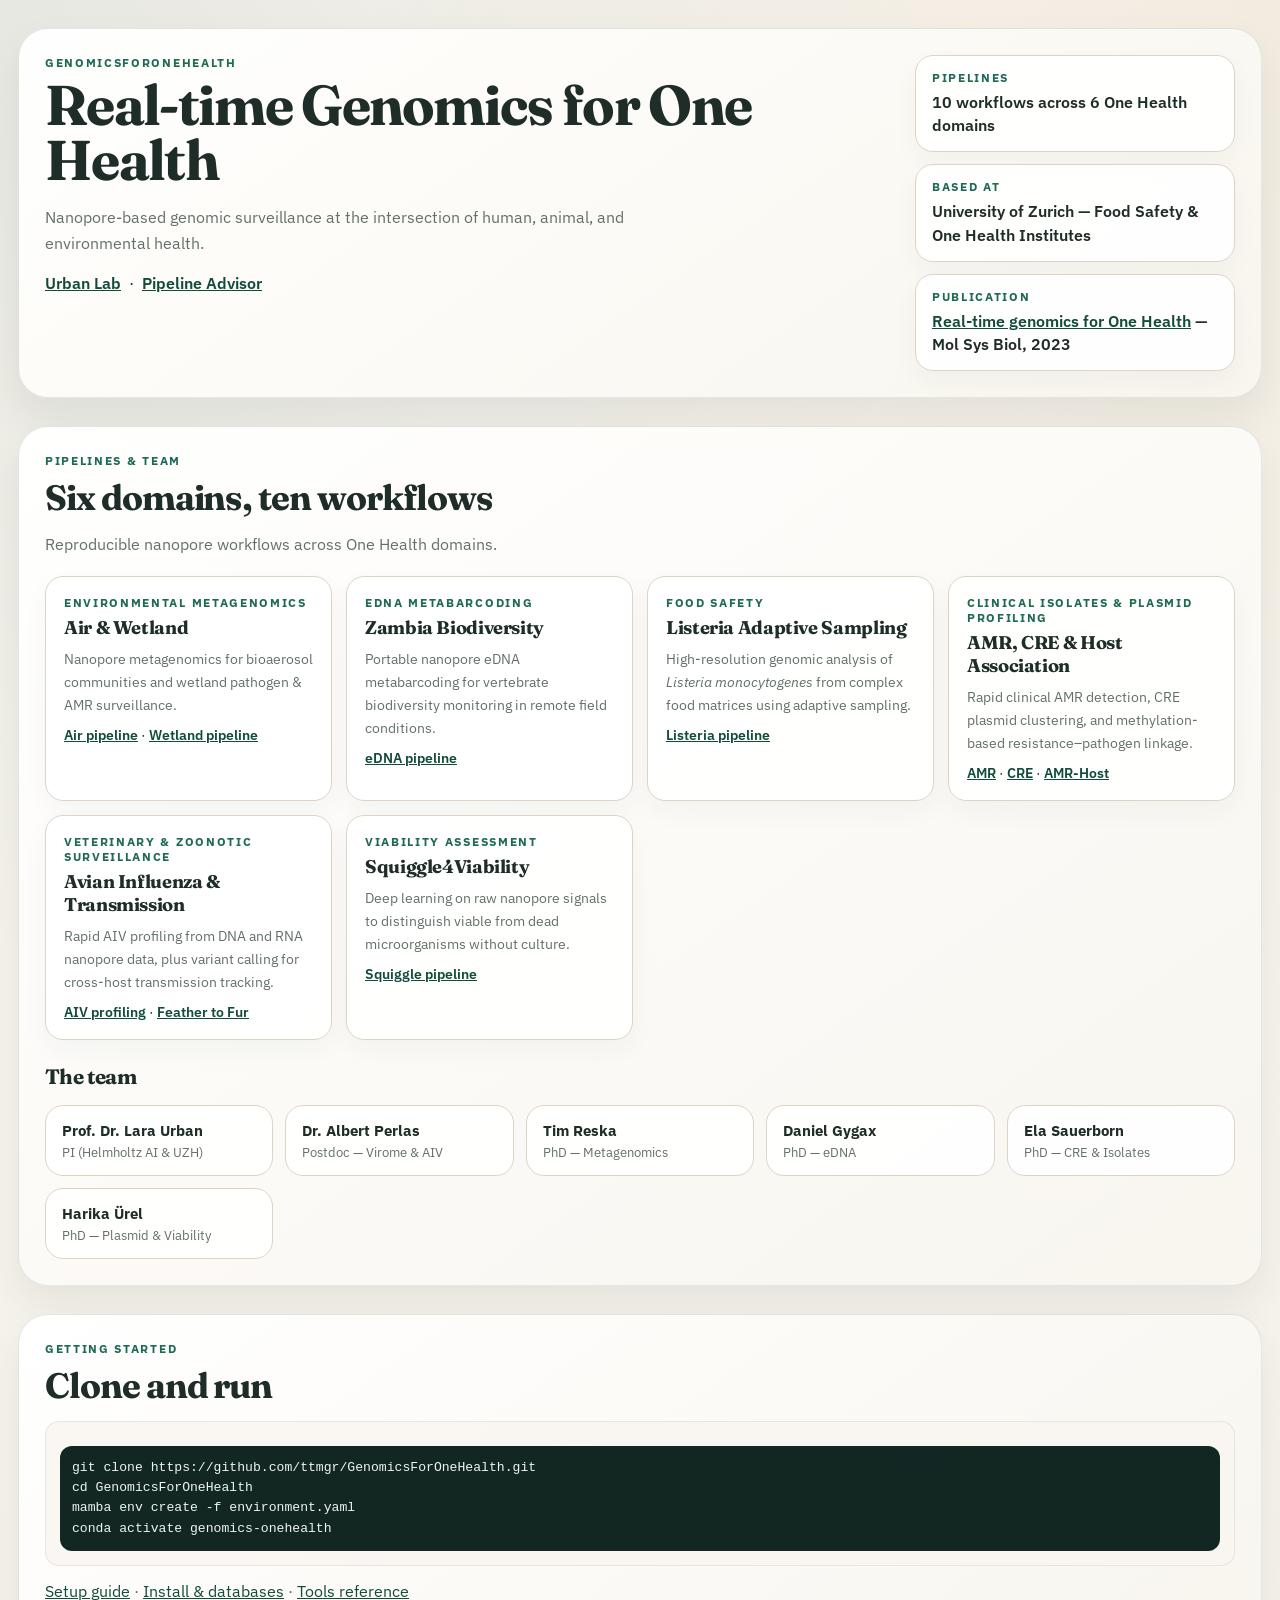
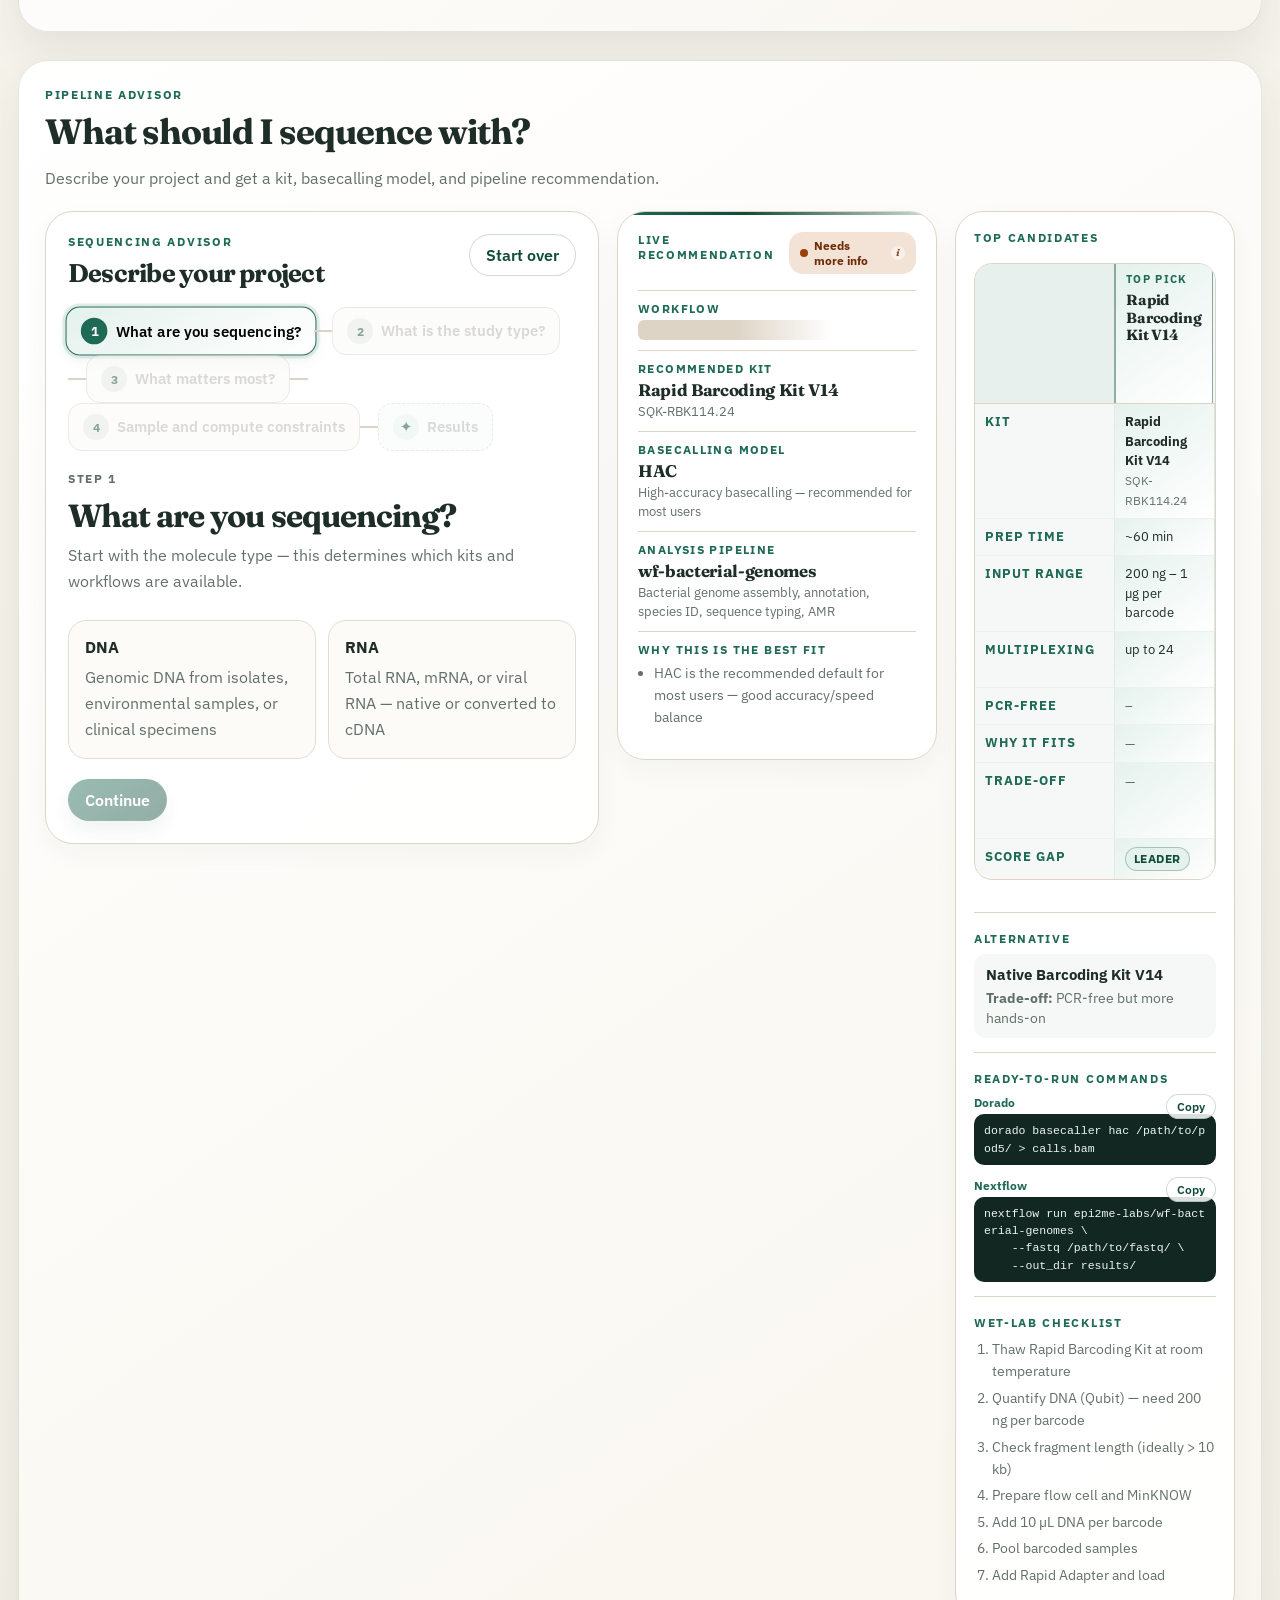
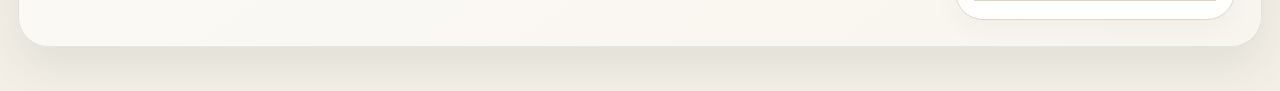
==== docs/index.html @ ae65b0e6 "feat(advisor): hybrid flow + persistence + share-link + conflict wiring Wizard is no longer linear-o" ====
<!DOCTYPE html>
<html lang="en">

<head>
  <meta charset="UTF-8">
  <meta name="viewport" content="width=device-width, initial-scale=1.0">
  <title>GenomicsForOneHealth</title>
  <meta name="description"
    content="A bioinformatics pipeline collection for genomic surveillance and One Health, developed by the Urban Lab at the University of Zurich.">
  <link rel="preconnect" href="https://fonts.googleapis.com">
  <link rel="preconnect" href="https://fonts.gstatic.com" crossorigin>
  <link
    href="https://fonts.googleapis.com/css2?family=Fraunces:opsz,wght@9..144,600;9..144,700&family=IBM+Plex+Sans:wght@400;500;600;700&display=swap"
    rel="stylesheet">
  <link rel="stylesheet" href="styles.css">
  <script defer src="recommendation-engine.js"></script>
  <script defer src="app.js"></script>
</head>

<body>
  <div class="page-shell">
    <header class="hero">
      <div class="hero-copy">
        <p class="eyebrow">GenomicsForOneHealth</p>
        <h1>Real-time Genomics for One Health</h1>
        <p class="hero-text">
          Nanopore-based genomic surveillance at the intersection of human, animal, and environmental health.
        </p>
        <p class="hero-link-row">
          <a href="https://sites.google.com/view/urban-lab/home" target="_blank" rel="noreferrer">Urban Lab</a>
          &nbsp;&middot;&nbsp;
          <a href="#advisor">Pipeline Advisor</a>
        </p>
      </div>
      <div class="hero-meta">
        <div class="meta-card">
          <p class="meta-label">Pipelines</p>
          <p class="meta-value">10 workflows across 6 One Health domains</p>
        </div>
        <div class="meta-card">
          <p class="meta-label">Based at</p>
          <p class="meta-value">University of Zurich &mdash; Food Safety &amp; One Health Institutes</p>
        </div>
        <div class="meta-card">
          <p class="meta-label">Publication</p>
          <p class="meta-value"><a href="https://doi.org/10.15252/msb.202311686" target="_blank" rel="noreferrer">Real-time genomics for One Health</a> &mdash; Mol Sys Biol, 2023</p>
        </div>
      </div>
    </header>

    <main>
      <!-- ── Pipelines & Team ──────────────────────────────── -->
      <section class="content-section" id="pipelines">
        <p class="eyebrow">Pipelines &amp; Team</p>
        <h2 class="section-heading">Six domains, ten workflows</h2>
        <p class="section-text">
          Reproducible nanopore workflows across One Health domains.
        </p>
        <div class="domain-grid">
          <article class="domain-card">
            <p class="meta-label">Environmental Metagenomics</p>
            <h3>Air &amp; Wetland</h3>
            <p class="domain-desc">Nanopore metagenomics for bioaerosol communities and wetland pathogen &amp; AMR surveillance.</p>
            <p class="domain-links">
              <a href="https://github.com/ttmgr/GenomicsForOneHealth/tree/main/Environmental_Metagenomics/Air_Metagenomics" target="_blank" rel="noreferrer">Air pipeline</a>
              &middot;
              <a href="https://github.com/ttmgr/GenomicsForOneHealth/tree/main/Environmental_Metagenomics/Wetland_Health" target="_blank" rel="noreferrer">Wetland pipeline</a>
            </p>
          </article>

          <article class="domain-card">
            <p class="meta-label">eDNA Metabarcoding</p>
            <h3>Zambia Biodiversity</h3>
            <p class="domain-desc">Portable nanopore eDNA metabarcoding for vertebrate biodiversity monitoring in remote field conditions.</p>
            <p class="domain-links">
              <a href="https://github.com/ttmgr/GenomicsForOneHealth/tree/main/eDNA_Metabarcoding" target="_blank" rel="noreferrer">eDNA pipeline</a>
            </p>
          </article>

          <article class="domain-card">
            <p class="meta-label">Food Safety</p>
            <h3>Listeria Adaptive Sampling</h3>
            <p class="domain-desc">High-resolution genomic analysis of <em>Listeria monocytogenes</em> from complex food matrices using adaptive sampling.</p>
            <p class="domain-links">
              <a href="https://github.com/ttmgr/GenomicsForOneHealth/tree/main/Food_Safety/Listeria-Adaptive-Sampling" target="_blank" rel="noreferrer">Listeria pipeline</a>
            </p>
          </article>

          <article class="domain-card">
            <p class="meta-label">Clinical Isolates &amp; Plasmid Profiling</p>
            <h3>AMR, CRE &amp; Host Association</h3>
            <p class="domain-desc">Rapid clinical AMR detection, CRE plasmid clustering, and methylation-based resistance&ndash;pathogen linkage.</p>
            <p class="domain-links">
              <a href="https://github.com/ttmgr/GenomicsForOneHealth/tree/main/Clinical_Isolates_and_Plasmid_Profiling/AMR_nanopore" target="_blank" rel="noreferrer">AMR</a>
              &middot;
              <a href="https://github.com/ttmgr/GenomicsForOneHealth/tree/main/Clinical_Isolates_and_Plasmid_Profiling/CRE-Plasmid-clustering" target="_blank" rel="noreferrer">CRE</a>
              &middot;
              <a href="https://github.com/ttmgr/GenomicsForOneHealth/tree/main/Clinical_Isolates_and_Plasmid_Profiling/Nanopore-AMR-Host-Association" target="_blank" rel="noreferrer">AMR-Host</a>
            </p>
          </article>

          <article class="domain-card">
            <p class="meta-label">Veterinary &amp; Zoonotic Surveillance</p>
            <h3>Avian Influenza &amp; Transmission</h3>
            <p class="domain-desc">Rapid AIV profiling from DNA and RNA nanopore data, plus variant calling for cross-host transmission tracking.</p>
            <p class="domain-links">
              <a href="https://github.com/ttmgr/GenomicsForOneHealth/tree/main/Veterinary_and_Zoonotic_Surveillance/Avian-Influenza-Profiling" target="_blank" rel="noreferrer">AIV profiling</a>
              &middot;
              <a href="https://github.com/ttmgr/GenomicsForOneHealth/tree/main/Veterinary_and_Zoonotic_Surveillance/From_feather_to_fur" target="_blank" rel="noreferrer">Feather to Fur</a>
            </p>
          </article>

          <article class="domain-card">
            <p class="meta-label">Viability Assessment</p>
            <h3>Squiggle4Viability</h3>
            <p class="domain-desc">Deep learning on raw nanopore signals to distinguish viable from dead microorganisms without culture.</p>
            <p class="domain-links">
              <a href="https://github.com/ttmgr/GenomicsForOneHealth/tree/main/Viability_Assessment/Squiggle4Viability" target="_blank" rel="noreferrer">Squiggle pipeline</a>
            </p>
          </article>
        </div>

        <h3 class="section-heading" style="font-size: 1.3rem; margin-top: 24px;">The team</h3>
        <div class="team-grid">
          <div class="team-card">
            <p class="team-name">Prof. Dr. Lara Urban</p>
            <p class="team-role">PI (Helmholtz AI &amp; UZH)</p>
          </div>
          <div class="team-card">
            <p class="team-name">Dr. Albert Perlas</p>
            <p class="team-role">Postdoc &mdash; Virome &amp; AIV</p>
          </div>
          <div class="team-card">
            <p class="team-name">Tim Reska</p>
            <p class="team-role">PhD &mdash; Metagenomics</p>
          </div>
          <div class="team-card">
            <p class="team-name">Daniel Gygax</p>
            <p class="team-role">PhD &mdash; eDNA</p>
          </div>
          <div class="team-card">
            <p class="team-name">Ela Sauerborn</p>
            <p class="team-role">PhD &mdash; CRE &amp; Isolates</p>
          </div>
          <div class="team-card">
            <p class="team-name">Harika &Uuml;rel</p>
            <p class="team-role">PhD &mdash; Plasmid &amp; Viability</p>
          </div>
        </div>
      </section>

      <!-- ── Getting started ───────────────────────────────── -->
      <section class="content-section" id="getting-started">
        <p class="eyebrow">Getting Started</p>
        <h2 class="section-heading">Clone and run</h2>
        <div class="command-card" style="margin-top: 14px;">
          <pre><code>git clone https://github.com/ttmgr/GenomicsForOneHealth.git
cd GenomicsForOneHealth
mamba env create -f environment.yaml
conda activate genomics-onehealth</code></pre>
        </div>
        <p class="section-text">
          <a href="https://github.com/ttmgr/GenomicsForOneHealth#getting-started" target="_blank" rel="noreferrer">Setup guide</a> &middot;
          <a href="https://github.com/ttmgr/GenomicsForOneHealth/blob/main/INSTALL_AND_DATABASES.md" target="_blank" rel="noreferrer">Install &amp; databases</a> &middot;
          <a href="https://github.com/ttmgr/GenomicsForOneHealth/blob/main/TOOLS.md" target="_blank" rel="noreferrer">Tools reference</a>
        </p>
      </section>

      <!-- ── Pipeline advisor (bonus tool) ─────────────────── -->
      <section class="content-section advisor-section" id="advisor" aria-labelledby="advisor-heading">
        <p class="eyebrow">Pipeline Advisor</p>
        <h2 class="section-heading" id="advisor-heading">What should I sequence with?</h2>
        <p class="section-text">
          Describe your project and get a kit, basecalling model, and pipeline recommendation.
        </p>

        <div class="advisor-shell">
          <!-- Left pane: questions -->
          <section class="advisor-pane pane-questions" id="questions-pane">
            <div class="panel-head">
              <div>
                <p class="panel-kicker">Sequencing advisor</p>
                <h2>Describe your project</h2>
              </div>
              <button id="reset-button" class="ghost-button" type="button">Start over</button>
            </div>

            <div id="progress-root" class="progress-root" aria-label="Advisor progress"></div>
            <div id="page-root" class="page-root"></div>

            <div class="wizard-controls">
              <button id="back-button" class="ghost-button" type="button">Back</button>
              <div class="wizard-controls-right">
                <button id="skip-to-results-button" class="ghost-button" type="button" hidden>Skip to results</button>
                <button id="next-button" class="primary-button" type="button">Continue</button>
              </div>
            </div>
          </section>

          <!-- Middle pane: live recommendation -->
          <aside class="advisor-pane pane-recommendation" id="recommendation-pane">
            <div class="rec-card" id="rec-card">
              <div class="rec-header">
                <p class="panel-kicker">Live recommendation</p>
                <button type="button"
                  class="confidence-badge confidence-chip"
                  id="rec-confidence"
                  data-level="low"
                  aria-haspopup="dialog"
                  aria-expanded="false"
                  aria-controls="confidence-popover">
                  <span class="confidence-dot"></span>
                  <span class="confidence-label">Needs more info</span>
                  <span class="confidence-info-icon" aria-hidden="true">i</span>
                </button>
              </div>

              <div class="visually-hidden" aria-live="polite" id="rec-live"></div>

              <div class="rec-slot" id="rec-slot-workflow">
                <p class="rec-slot-label">Workflow</p>
                <p class="rec-slot-value" id="rec-workflow">&mdash;</p>
              </div>

              <div class="rec-slot" id="rec-slot-kit">
                <p class="rec-slot-label">Recommended kit</p>
                <p class="rec-slot-value" id="rec-kit">&mdash;</p>
                <p class="rec-slot-meta" id="rec-kit-meta"></p>
              </div>

              <div class="rec-slot" id="rec-slot-basecalling">
                <p class="rec-slot-label">Basecalling model</p>
                <p class="rec-slot-value" id="rec-basecalling">&mdash;</p>
                <p class="rec-slot-meta" id="rec-basecalling-meta"></p>
              </div>

              <div class="rec-slot" id="rec-slot-pipeline">
                <p class="rec-slot-label">Analysis pipeline</p>
                <p class="rec-slot-value" id="rec-pipeline">&mdash;</p>
                <p class="rec-slot-meta" id="rec-pipeline-meta"></p>
              </div>

              <div class="rec-slot rec-slot-rationale" id="rec-slot-rationale">
                <p class="rec-slot-label">Why this is the best fit</p>
                <ul class="rec-rationale-list" id="rec-rationale"></ul>
              </div>

              <div class="rec-warnings" id="rec-warnings" hidden></div>
            </div>
          </aside>

          <!-- Right pane: rationale, alternatives, commands -->
          <aside class="advisor-pane pane-rationale" id="rationale-pane">
            <div class="rationale-section" id="rationale-compare" hidden>
              <p class="panel-kicker">Top candidates</p>
              <div id="rationale-compare-content"></div>
            </div>

            <div class="rationale-section" id="rationale-alternative" hidden>
              <p class="panel-kicker">Alternative</p>
              <div id="rationale-alt-content"></div>
            </div>

            <div class="rationale-section" id="rationale-commands" hidden>
              <p class="panel-kicker">Ready-to-run commands</p>
              <div id="rationale-commands-content"></div>
            </div>

            <div class="rationale-section" id="rationale-checklist" hidden>
              <p class="panel-kicker">Wet-lab checklist</p>
              <ol class="checklist" id="rationale-checklist-content"></ol>
            </div>

            <div class="rationale-section" id="rationale-protocols" hidden>
              <p class="panel-kicker">Protocol links</p>
              <ul class="protocol-links" id="rationale-protocols-content"></ul>
            </div>

            <div class="rationale-section" id="rationale-placeholder">
              <p class="muted">Answer questions on the left to see recommendations, alternatives, and ready-to-run commands.</p>
            </div>
          </aside>
        </div>
      </section>
    </main>
  </div>

  <!-- Shared confidence popover (toggled by any .confidence-chip) -->
  <div class="confidence-popover" id="confidence-popover" role="dialog" aria-labelledby="confidence-popover-title" hidden>
    <p class="confidence-popover-title" id="confidence-popover-title">Confidence: <span data-popover-level>low</span></p>
    <dl class="confidence-signals">
      <div class="confidence-signal-row"><dt>Core fields answered</dt><dd data-popover-core>0 of 3</dd></div>
      <div class="confidence-signal-row"><dt>Top kit leads by</dt><dd data-popover-gap>—</dd></div>
      <div class="confidence-signal-row"><dt>Top kit score</dt><dd data-popover-top>—</dd></div>
    </dl>
    <p class="confidence-popover-explain" data-popover-reason></p>
    <button type="button" class="confidence-popover-close" id="confidence-popover-close" aria-label="Close">×</button>
  </div>

  <!-- Mobile sticky recommendation bar (visible < 860px) -->
  <div class="mobile-rec-bar is-hidden" id="mobile-rec-bar">
    <div class="mobile-rec-bar-inner">
      <div class="mobile-rec-summary">
        <p class="mobile-rec-label">Recommendation</p>
        <p class="mobile-rec-value" id="mobile-rec-value">&mdash;</p>
      </div>
      <button type="button"
        class="confidence-badge confidence-chip"
        id="mobile-rec-confidence"
        data-level="low"
        aria-haspopup="dialog"
        aria-expanded="false"
        aria-controls="confidence-popover">
        <span class="confidence-dot"></span>
        <span class="confidence-label">Needs info</span>
        <span class="confidence-info-icon" aria-hidden="true">i</span>
      </button>
      <button class="mobile-rec-expand" id="mobile-rec-expand" type="button" aria-haspopup="dialog">View recommendation ↓</button>
    </div>
  </div>
</body>

</html>
---- docs/styles.css ----
:root {
  --bg: #f5f2ea;
  --panel: rgba(255, 255, 255, 0.94);
  --panel-strong: #ffffff;
  --line: #ddd4c6;
  --line-strong: #cabda7;
  --text: #1f2d28;
  --muted: #637069;
  --accent: #1f6a55;
  --accent-strong: #114b3a;
  --accent-soft: #e4f1ec;
  --sand: #f2eadb;
  --warn-bg: #fff1dd;
  --warn-line: #efc77f;
  --warn-text: #7b5008;
  --shadow: 0 20px 40px rgba(31, 45, 40, 0.08);
  --radius-lg: 28px;
  --radius-md: 18px;
  --radius-sm: 12px;
  --radius-xs: 8px;

  /* Interaction + a11y */
  --focus-ring: 0 0 0 3px rgba(31, 106, 85, 0.32);
  --focus-ring-offset: 2px;

  /* Popovers */
  --popover-bg: #ffffff;
  --popover-border: rgba(17, 75, 58, 0.18);
  --popover-shadow: 0 18px 38px rgba(31, 45, 40, 0.14);

  /* Comparison view */
  --compare-header-bg: rgba(228, 241, 236, 0.55);
  --compare-winner-bg: linear-gradient(145deg, rgba(228, 241, 236, 0.95), #ffffff);
  --compare-winner-border: rgba(17, 75, 58, 0.45);
  --compare-row-line: rgba(17, 75, 58, 0.08);

  /* Chips + conflict surface */
  --chip-bg: rgba(17, 75, 58, 0.06);
  --chip-border: rgba(17, 75, 58, 0.18);
  --conflict-bg: #fef3f0;
  --conflict-border: #e8b4a4;
  --conflict-text: #8a3d27;
}

* {
  box-sizing: border-box;
}

:focus-visible {
  outline: 2px solid var(--accent);
  outline-offset: var(--focus-ring-offset);
}

button:focus-visible,
a:focus-visible,
input:focus-visible,
[tabindex]:focus-visible {
  outline: 2px solid var(--accent);
  outline-offset: var(--focus-ring-offset);
  box-shadow: var(--focus-ring);
}

.visually-hidden {
  position: absolute !important;
  width: 1px;
  height: 1px;
  padding: 0;
  margin: -1px;
  overflow: hidden;
  clip: rect(0, 0, 0, 0);
  white-space: nowrap;
  border: 0;
}

html {
  scroll-behavior: smooth;
}

body {
  margin: 0;
  min-height: 100vh;
  font-family: "IBM Plex Sans", system-ui, sans-serif;
  color: var(--text);
  background:
    radial-gradient(circle at top left, rgba(17, 75, 58, 0.08), transparent 28%),
    radial-gradient(circle at top right, rgba(201, 174, 132, 0.14), transparent 26%),
    linear-gradient(180deg, #f9f5ef 0%, var(--bg) 55%, #f3efe6 100%);
}

a {
  color: var(--accent-strong);
}

.page-shell {
  max-width: 1320px;
  margin: 0 auto;
  padding: 28px 18px 44px;
}

/* ── Hero ─────────────────────────────────────────────── */

.hero {
  display: grid;
  grid-template-columns: minmax(0, 1fr) 320px;
  gap: 18px;
  padding: 26px;
  border: 1px solid rgba(17, 75, 58, 0.12);
  border-radius: 30px;
  background:
    linear-gradient(145deg, rgba(255, 255, 255, 0.96), rgba(248, 245, 238, 0.96));
  box-shadow: var(--shadow);
}

.eyebrow,
.panel-kicker,
.page-kicker,
.result-label,
.meta-label {
  margin: 0;
  font-size: 0.75rem;
  font-weight: 700;
  letter-spacing: 0.14em;
  text-transform: uppercase;
  color: var(--accent);
}

.hero h1,
.panel-head h2,
.wizard-page h2,
.result-rec-card h3 {
  margin: 8px 0 0;
  font-family: "Fraunces", Georgia, serif;
  font-weight: 700;
  letter-spacing: -0.03em;
}

.hero h1 {
  font-size: clamp(2rem, 5vw, 3.5rem);
  line-height: 0.98;
}

.hero-text {
  max-width: 670px;
  margin: 16px 0 0;
  line-height: 1.65;
  color: var(--muted);
}

.hero-link-row {
  margin: 16px 0 0;
}

.hero-link-row a {
  font-weight: 600;
}

.hero-meta {
  display: grid;
  gap: 12px;
}

.meta-card {
  border: 1px solid var(--line);
  border-radius: var(--radius-md);
  background: var(--panel);
  box-shadow: 0 10px 26px rgba(31, 45, 40, 0.04);
  padding: 14px 16px;
}

.meta-value {
  margin: 6px 0 0;
  font-weight: 600;
  line-height: 1.45;
}

/* ── Three-pane advisor layout ───────────────────────── */

.advisor-shell {
  margin-top: 20px;
  display: grid;
  grid-template-columns: minmax(340px, 1fr) 320px 280px;
  gap: 18px;
  align-items: start;
}

.advisor-pane {
  border: 1px solid var(--line);
  border-radius: var(--radius-lg);
  background: var(--panel);
  box-shadow: 0 10px 26px rgba(31, 45, 40, 0.04);
  min-width: 0;
  overflow: hidden;
}

.pane-questions {
  padding: 22px;
}

.pane-recommendation {
  position: sticky;
  top: 20px;
  padding: 0;
  min-width: 0;
}

.pane-rationale {
  position: sticky;
  top: 20px;
  padding: 18px;
  display: grid;
  gap: 18px;
  min-width: 0;
}

/* ── Panel head ──────────────────────────────────────── */

.panel-head {
  display: flex;
  justify-content: space-between;
  gap: 16px;
  align-items: flex-start;
  min-width: 0;
}

.panel-head > * {
  min-width: 0;
}

.panel-head h2 {
  font-size: 1.6rem;
}

/* ── Buttons ─────────────────────────────────────────── */

.ghost-button,
.primary-button {
  appearance: none;
  border-radius: 999px;
  padding: 10px 16px;
  font: inherit;
  font-weight: 600;
  cursor: pointer;
  transition: transform 140ms ease, border-color 140ms ease, opacity 140ms ease, background 140ms ease;
}

.ghost-button {
  border: 1px solid rgba(17, 75, 58, 0.2);
  background: rgba(255, 255, 255, 0.85);
  color: var(--accent-strong);
}

.primary-button {
  border: 1px solid rgba(17, 75, 58, 0.08);
  background: linear-gradient(135deg, var(--accent), var(--accent-strong));
  color: #ffffff;
  box-shadow: 0 10px 20px rgba(17, 75, 58, 0.14);
}

.ghost-button:hover,
.primary-button:hover {
  transform: translateY(-1px);
}

.ghost-button:disabled,
.primary-button:disabled {
  opacity: 0.45;
  cursor: not-allowed;
  transform: none;
}

/* ── Progress steps (horizontal) ─────────────────────── */

.progress-root {
  margin-top: 18px;
}

.progress-steps {
  display: flex;
  align-items: center;
  gap: 0;
  flex-wrap: wrap;
}

.progress-step {
  display: flex;
  align-items: center;
  gap: 8px;
  padding: 10px 14px;
  border: 1px solid var(--line);
  border-radius: 14px;
  background: #fbfaf7;
  cursor: pointer;
  font: inherit;
  font-size: 0.92rem;
  transition: background 200ms ease, border-color 200ms ease, box-shadow 200ms ease, transform 200ms ease;
}

.progress-step:disabled {
  opacity: 0.5;
  cursor: not-allowed;
}

.progress-step.is-current {
  border-color: var(--accent);
  background: linear-gradient(145deg, rgba(228, 241, 236, 0.98), #ffffff);
  box-shadow: 0 0 0 3px rgba(31, 106, 85, 0.12), 0 4px 12px rgba(31, 106, 85, 0.08);
  transform: scale(1.02);
}

.progress-step.is-complete {
  border-color: rgba(17, 75, 58, 0.28);
  background: rgba(228, 241, 236, 0.4);
}

.progress-step.is-complete .progress-index {
  background: var(--accent);
  color: #fff;
}

.progress-step.is-complete .progress-index svg {
  width: 14px;
  height: 14px;
}

.progress-step.is-results-step:not(.is-current):not(.is-complete) .progress-index {
  background: var(--accent-soft);
  color: var(--accent-strong);
}

.progress-step.is-results-step:disabled {
  background: rgba(228, 241, 236, 0.25);
  border-style: dashed;
}

.progress-results-icon {
  font-size: 0.95rem;
  line-height: 1;
}

.progress-index {
  width: 26px;
  height: 26px;
  display: inline-flex;
  align-items: center;
  justify-content: center;
  border-radius: 999px;
  background: rgba(17, 75, 58, 0.1);
  color: var(--accent-strong);
  font-size: 0.78rem;
  font-weight: 700;
  flex-shrink: 0;
  transition: background 200ms ease, transform 200ms ease;
}

.progress-step.is-current .progress-index {
  background: var(--accent);
  color: #fff;
  animation: step-pulse 600ms ease;
}

@keyframes step-pulse {
  0% { transform: scale(1); box-shadow: 0 0 0 0 rgba(31, 106, 85, 0.4); }
  50% { transform: scale(1.15); box-shadow: 0 0 0 8px rgba(31, 106, 85, 0); }
  100% { transform: scale(1); box-shadow: 0 0 0 0 rgba(31, 106, 85, 0); }
}

.progress-label {
  font-weight: 600;
  white-space: nowrap;
}

.progress-connector {
  width: 18px;
  height: 2px;
  background: var(--line);
  flex-shrink: 0;
  position: relative;
}

.progress-connector.is-filled {
  background: var(--accent);
}

/* ── Page root ───────────────────────────────────────── */

.page-root {
  margin-top: 18px;
  position: relative;
  overflow: hidden;
}

.wizard-page {
  display: grid;
  gap: 18px;
  animation: page-enter 240ms ease both;
}

@keyframes page-enter {
  from {
    opacity: 0;
    transform: translateY(10px);
  }
  to {
    opacity: 1;
    transform: translateY(0);
  }
}

.wizard-page.is-exiting {
  animation: page-exit 160ms ease both;
}

@keyframes page-exit {
  from {
    opacity: 1;
    transform: translateY(0);
  }
  to {
    opacity: 0;
    transform: translateY(-8px);
  }
}

.page-header {
  display: grid;
  gap: 8px;
}

.page-header-top {
  display: flex;
  justify-content: space-between;
  gap: 12px;
  align-items: center;
}

.page-header h2 {
  font-size: clamp(1.5rem, 4vw, 2rem);
  margin: 0;
}

.page-header p {
  margin: 0;
  color: var(--muted);
  line-height: 1.6;
}

/* ── Option cards (radio + multi-select) ─────────────── */

.option-grid {
  display: grid;
  gap: 12px;
  margin-top: 8px;
}

.option-grid.is-route-grid {
  grid-template-columns: repeat(auto-fit, minmax(200px, 1fr));
}

.option-grid.is-priority-grid {
  grid-template-columns: repeat(auto-fit, minmax(160px, 1fr));
}

.option-card {
  position: relative;
}

.option-card input {
  position: absolute;
  opacity: 0;
  pointer-events: none;
}

.option-card label {
  display: flex;
  flex-direction: column;
  gap: 8px;
  min-height: 100%;
  padding: 16px;
  border: 1px solid #e4ddd1;
  border-radius: 18px;
  background: #fcfbf8;
  cursor: pointer;
  transition: transform 140ms ease, border-color 140ms ease, box-shadow 140ms ease, background 140ms ease;
}

.option-card.is-route-card label {
  min-height: 120px;
}

.option-card.is-priority-card label {
  min-height: 90px;
}

.option-card label:hover {
  transform: translateY(-1px);
  border-color: rgba(17, 75, 58, 0.28);
}

.option-card input:checked + label {
  background: linear-gradient(145deg, rgba(228, 241, 236, 0.98), #ffffff);
  border-color: rgba(17, 75, 58, 0.48);
  box-shadow: 0 12px 20px rgba(17, 75, 58, 0.08);
}

.option-label {
  font-size: 1rem;
  font-weight: 700;
}

.option-help,
.result-text,
.muted {
  color: var(--muted);
  line-height: 1.6;
}

/* ── Constraint toggles ─────────────────────────────── */

.constraints-section {
  margin-top: 14px;
}

.section-head-label {
  margin: 0 0 10px;
  font-size: 0.85rem;
  font-weight: 700;
  text-transform: uppercase;
  letter-spacing: 0.08em;
  color: var(--accent);
}

.constraint-stack {
  display: grid;
  gap: 12px;
}

.constraint-card {
  padding: 14px;
  border: 1px solid var(--line);
  border-radius: var(--radius-sm);
  background: var(--panel-strong);
}

.constraint-card h4 {
  margin: 0 0 8px;
  font-size: 0.95rem;
}

.constraint-toggle {
  display: grid;
  grid-template-columns: repeat(auto-fit, minmax(120px, 1fr));
  gap: 8px;
}

.constraint-toggle input {
  position: absolute;
  opacity: 0;
  pointer-events: none;
}

.toggle-pill {
  display: flex;
  flex-direction: column;
  gap: 3px;
  padding: 10px 12px;
  border: 1px solid #e4ddd1;
  border-radius: 12px;
  background: #fcfbf8;
  cursor: pointer;
  font-size: 0.92rem;
  transition: border-color 140ms ease, background 140ms ease;
}

.toggle-pill:hover {
  border-color: rgba(17, 75, 58, 0.28);
}

.constraint-toggle input:checked + .toggle-pill,
.toggle-pill.is-selected {
  border-color: rgba(17, 75, 58, 0.48);
  background: linear-gradient(145deg, rgba(228, 241, 236, 0.98), #ffffff);
  box-shadow: 0 2px 8px rgba(31, 106, 85, 0.1);
}

.constraint-toggle input:checked + .toggle-pill::before {
  content: '';
  display: inline-block;
  width: 6px;
  height: 6px;
  border-radius: 50%;
  background: var(--accent);
  margin-right: 4px;
  vertical-align: middle;
  animation: dot-appear 200ms ease;
}

@keyframes dot-appear {
  from { transform: scale(0); opacity: 0; }
  to { transform: scale(1); opacity: 1; }
}

.toggle-pill small {
  color: var(--muted);
  line-height: 1.4;
  font-size: 0.8rem;
}

/* Skip constraints shortcut */
.skip-constraints {
  display: inline-flex;
  align-items: center;
  gap: 4px;
  margin-top: 8px;
  padding: 6px 12px;
  font-size: 0.82rem;
  font-weight: 600;
  color: var(--accent);
  background: none;
  border: 1px dashed rgba(31, 106, 85, 0.25);
  border-radius: 999px;
  cursor: pointer;
  transition: border-color 140ms ease, background 140ms ease;
}

.skip-constraints:hover {
  border-color: var(--accent);
  background: rgba(228, 241, 236, 0.4);
}

.skip-constraints svg {
  width: 14px;
  height: 14px;
}

/* ── Wizard controls ─────────────────────────────────── */

.wizard-controls {
  margin-top: 20px;
  display: flex;
  justify-content: space-between;
  gap: 12px;
  align-items: center;
}

.wizard-controls-right {
  display: inline-flex;
  gap: 8px;
  align-items: center;
}

#skip-to-results-button {
  font-size: 0.85rem;
}

/* ── Recommendation card ─────────────────────────────── */

.rec-card {
  padding: 20px;
  overflow: hidden;
  position: relative;
}

.rec-card::before {
  content: '';
  position: absolute;
  top: 0;
  left: 0;
  right: 0;
  height: 3px;
  background: linear-gradient(90deg, var(--accent), var(--accent-strong) 40%, rgba(31, 106, 85, 0.2));
  border-radius: 3px 3px 0 0;
}

.rec-header {
  display: flex;
  justify-content: space-between;
  align-items: flex-start;
  gap: 10px;
  margin-bottom: 16px;
  min-width: 0;
}

.rec-header > * {
  min-width: 0;
}

.rec-slot {
  padding: 10px 0;
  border-top: 1px solid var(--line);
  min-width: 0;
  overflow: hidden;
}

.rec-slot-label {
  margin: 0;
  font-size: 0.72rem;
  font-weight: 700;
  letter-spacing: 0.12em;
  text-transform: uppercase;
  color: var(--accent);
}

.rec-slot-value {
  margin: 4px 0 0;
  font-size: 1.05rem;
  font-weight: 700;
  font-family: "Fraunces", Georgia, serif;
  letter-spacing: -0.02em;
  transition: opacity 180ms ease, transform 180ms ease;
  overflow-wrap: break-word;
  word-break: break-word;
}

.rec-slot-meta {
  margin: 2px 0 0;
  font-size: 0.82rem;
  color: var(--muted);
  line-height: 1.45;
  overflow-wrap: break-word;
}

.rec-slot-updating {
  animation: slot-fade 280ms cubic-bezier(0.22, 1, 0.36, 1);
}

@keyframes slot-fade {
  0% {
    opacity: 0;
    transform: translateY(6px) scale(0.98);
  }
  60% {
    opacity: 1;
  }
  100% {
    opacity: 1;
    transform: translateY(0) scale(1);
  }
}

/* Shimmer placeholder for empty slots */
.rec-slot-value.is-empty {
  color: transparent;
  background: linear-gradient(90deg, var(--line) 25%, rgba(255,255,255,0.5) 50%, var(--line) 75%);
  background-size: 200% 100%;
  animation: shimmer 1.8s ease-in-out infinite;
  border-radius: 6px;
  height: 1.2em;
  width: 70%;
}

@keyframes shimmer {
  0% { background-position: 200% 0; }
  100% { background-position: -200% 0; }
}

.rec-slot-rationale {
  border-top: 1px solid var(--line);
  min-width: 0;
  overflow: hidden;
}

.rec-rationale-list {
  margin: 6px 0 0;
  padding-left: 16px;
  font-size: 0.88rem;
  color: var(--muted);
  line-height: 1.55;
  overflow-wrap: break-word;
}

.rec-rationale-list li + li {
  margin-top: 4px;
}

.rec-warnings {
  margin-top: 10px;
}

.rec-card--conflict::before {
  background: linear-gradient(90deg, var(--conflict-text), #c0392b 60%, rgba(192, 57, 43, 0.4));
}

.rec-slot-conflict-label {
  color: var(--conflict-text) !important;
}

.rec-slot-conflict {
  margin: 6px 0 0;
  padding: 8px 10px;
  border-radius: var(--radius-xs);
  background: var(--conflict-bg);
  color: var(--conflict-text);
  font-size: 0.82rem;
  line-height: 1.5;
  border: 1px solid var(--conflict-border);
}

/* ── Confidence badge ────────────────────────────────── */

.confidence-badge {
  display: inline-flex;
  align-items: center;
  gap: 6px;
  padding: 5px 10px;
  border-radius: 14px;
  font-size: 0.72rem;
  font-weight: 700;
  white-space: normal;
  text-align: left;
  flex-shrink: 1;
  max-width: 100%;
}

.confidence-dot {
  width: 8px;
  height: 8px;
  border-radius: 50%;
  flex-shrink: 0;
}

.confidence-badge[data-level="high"] {
  background: rgba(34, 139, 94, 0.12);
  color: #1a6b47;
}

.confidence-badge[data-level="high"] .confidence-dot {
  background: #22b15c;
}

.confidence-badge[data-level="medium"] {
  background: rgba(218, 165, 32, 0.18);
  color: #6a4a0a;
}

.confidence-badge[data-level="medium"] .confidence-dot {
  background: #b8860b;
}

.confidence-badge[data-level="low"] {
  background: rgba(180, 83, 9, 0.16);
  color: #6f2c08;
}

.confidence-badge[data-level="low"] .confidence-dot {
  background: #9a4007;
}

.confidence-badge.is-inline {
  font-size: 0.78rem;
}

.confidence-badge.is-changing {
  animation: confidence-pulse 400ms ease;
}

@keyframes confidence-pulse {
  0% { transform: scale(1); }
  40% { transform: scale(1.08); }
  100% { transform: scale(1); }
}

/* Button-shaped confidence chip — same look as badge but interactive */
button.confidence-badge,
.confidence-chip {
  appearance: none;
  border: 1px solid transparent;
  cursor: pointer;
  font: inherit;
  font-size: 0.72rem;
  font-weight: 700;
  transition: transform 140ms ease, box-shadow 140ms ease, border-color 140ms ease;
}

.confidence-chip:hover {
  transform: translateY(-1px);
  border-color: rgba(17, 75, 58, 0.18);
}

.confidence-chip[aria-expanded="true"] {
  border-color: rgba(17, 75, 58, 0.32);
  box-shadow: 0 4px 10px rgba(17, 75, 58, 0.12);
}

.confidence-info-icon {
  display: inline-flex;
  align-items: center;
  justify-content: center;
  width: 14px;
  height: 14px;
  margin-left: 2px;
  border-radius: 50%;
  background: rgba(255, 255, 255, 0.55);
  color: inherit;
  font-size: 0.62rem;
  font-style: italic;
  font-weight: 700;
  font-family: "Fraunces", Georgia, serif;
  flex-shrink: 0;
  opacity: 0.85;
}

.results-hero .confidence-chip {
  background: rgba(255, 255, 255, 0.18);
  color: #fff;
}

.results-hero .confidence-chip .confidence-info-icon {
  background: rgba(255, 255, 255, 0.22);
}

/* ── Confidence popover ────────────────────────────────── */

.confidence-popover {
  position: absolute;
  z-index: 200;
  padding: 16px 18px 18px;
  background: var(--popover-bg);
  border: 1px solid var(--popover-border);
  border-radius: var(--radius-md);
  box-shadow: var(--popover-shadow);
  font-size: 0.88rem;
  color: var(--text);
}

.confidence-popover[hidden] {
  display: none;
}

.confidence-popover-title {
  margin: 0 0 10px;
  font-size: 0.72rem;
  font-weight: 700;
  letter-spacing: 0.12em;
  text-transform: uppercase;
  color: var(--accent);
}

.confidence-popover-title span {
  color: var(--text);
  letter-spacing: normal;
  text-transform: capitalize;
}

.confidence-signals {
  margin: 0;
  display: grid;
  gap: 6px;
}

.confidence-signal-row {
  display: flex;
  justify-content: space-between;
  gap: 12px;
  padding: 4px 0;
  border-bottom: 1px dashed rgba(17, 75, 58, 0.08);
  font-size: 0.85rem;
}

.confidence-signal-row:last-child {
  border-bottom: none;
}

.confidence-signal-row dt {
  color: var(--muted);
}

.confidence-signal-row dd {
  margin: 0;
  font-weight: 600;
}

.confidence-popover-explain {
  margin: 12px 0 0;
  font-size: 0.82rem;
  line-height: 1.55;
  color: var(--muted);
}

.confidence-popover-close {
  position: absolute;
  top: 8px;
  right: 10px;
  width: 26px;
  height: 26px;
  border: none;
  background: transparent;
  color: var(--muted);
  font-size: 1.3rem;
  line-height: 1;
  cursor: pointer;
  border-radius: 50%;
  transition: background 140ms ease, color 140ms ease;
}

.confidence-popover-close:hover {
  background: rgba(17, 75, 58, 0.06);
  color: var(--accent-strong);
}

/* ── Rationale pane ──────────────────────────────────── */

.rationale-section {
  padding-bottom: 14px;
  border-bottom: 1px solid var(--line);
  overflow: hidden;
  min-width: 0;
}

.rationale-section:last-child {
  border-bottom: none;
  padding-bottom: 0;
}

.rationale-section .panel-kicker {
  margin-bottom: 8px;
}

.alt-card {
  padding: 10px 12px;
  border-radius: var(--radius-sm);
  background: rgba(17, 75, 58, 0.04);
  overflow-wrap: break-word;
  min-width: 0;
  overflow: hidden;
}

.alt-name {
  margin: 0;
  font-weight: 700;
  font-size: 0.95rem;
  overflow-wrap: break-word;
  word-break: break-word;
}

.alt-detail {
  margin: 4px 0 0;
  font-size: 0.85rem;
  color: var(--muted);
  line-height: 1.5;
  overflow-wrap: break-word;
}

.command-mini {
  margin-top: 8px;
  position: relative;
  overflow: hidden;
  min-width: 0;
}

.command-mini + .command-mini {
  margin-top: 12px;
}

.command-mini-label {
  margin: 0 0 4px;
  font-size: 0.78rem;
  font-weight: 700;
  color: var(--accent);
}

.command-mini pre {
  margin: 0;
  padding: 8px 10px;
  border-radius: 10px;
  background: #122722;
  color: #edf6f1;
  font-size: 0.72rem;
  line-height: 1.5;
  white-space: pre-wrap;
  word-break: break-all;
  overflow-wrap: break-word;
  max-width: 100%;
}

.command-mini .copy-button {
  position: absolute;
  top: 0;
  right: 0;
  padding: 4px 10px;
  font-size: 0.72rem;
}

.checklist,
.protocol-links {
  margin: 0;
  padding-left: 18px;
  font-size: 0.85rem;
  line-height: 1.65;
  color: var(--muted);
  overflow-wrap: break-word;
  word-break: break-word;
}

.checklist li + li,
.protocol-links li + li {
  margin-top: 4px;
}

.protocol-links a {
  font-weight: 600;
  font-size: 0.85rem;
}

/* ── Warning inline ──────────────────────────────────── */

.warning-inline {
  margin-top: 6px;
  padding: 8px 10px;
  border-radius: 10px;
  background: var(--warn-bg);
  color: var(--warn-text);
  font-size: 0.82rem;
  line-height: 1.5;
  overflow-wrap: break-word;
}

/* ── Results page ────────────────────────────────────── */

.results-page .page-header h2 {
  font-size: 1.6rem;
}

/* Results hero summary */
.results-hero {
  padding: 20px 22px;
  border-radius: var(--radius-md);
  background: linear-gradient(135deg, var(--accent) 0%, var(--accent-strong) 100%);
  color: #fff;
  margin-bottom: 18px;
  animation: result-enter 300ms cubic-bezier(0.22, 1, 0.36, 1) both;
}

.results-hero .results-hero-kicker {
  font-size: 0.72rem;
  font-weight: 700;
  letter-spacing: 0.14em;
  text-transform: uppercase;
  opacity: 0.7;
  margin: 0;
}

.results-hero h3 {
  margin: 6px 0 0;
  font-family: "Fraunces", Georgia, serif;
  font-weight: 700;
  font-size: 1.4rem;
  letter-spacing: -0.02em;
}

.results-hero-meta {
  margin-top: 10px;
  display: flex;
  gap: 16px;
  flex-wrap: wrap;
  font-size: 0.85rem;
  opacity: 0.85;
}

.results-hero-meta span {
  display: inline-flex;
  align-items: center;
  gap: 5px;
}

.results-hero .confidence-badge {
  background: rgba(255, 255, 255, 0.18);
  color: #fff;
}

.results-hero .confidence-dot {
  background: #6ee7b7;
}

.result-cards {
  display: grid;
  grid-template-columns: repeat(auto-fit, minmax(220px, 1fr));
  gap: 14px;
}

/* Staggered entrance for result cards and blocks */
@keyframes result-enter {
  from {
    opacity: 0;
    transform: translateY(12px);
  }
  to {
    opacity: 1;
    transform: translateY(0);
  }
}

.result-rec-card {
  animation: result-enter 350ms cubic-bezier(0.22, 1, 0.36, 1) both;
}

.result-rec-card:nth-child(1) { animation-delay: 60ms; }
.result-rec-card:nth-child(2) { animation-delay: 120ms; }
.result-rec-card:nth-child(3) { animation-delay: 180ms; }

.result-block {
  animation: result-enter 350ms cubic-bezier(0.22, 1, 0.36, 1) both;
}

.results-page .result-block:nth-of-type(1) { animation-delay: 240ms; }
.results-page .result-block:nth-of-type(2) { animation-delay: 300ms; }
.results-page .result-block:nth-of-type(3) { animation-delay: 360ms; }
.results-page .result-block:nth-of-type(4) { animation-delay: 420ms; }
.results-page .result-block:nth-of-type(5) { animation-delay: 480ms; }
.results-page .result-block:nth-of-type(6) { animation-delay: 540ms; }

.result-rec-card {
  padding: 18px;
  border: 1px solid var(--line);
  border-radius: var(--radius-md);
  background: var(--panel-strong);
  box-shadow: 0 10px 26px rgba(31, 45, 40, 0.04);
}

.result-rec-card h3 {
  font-size: 1.15rem;
}

.result-label {
  margin: 0;
}

.result-link {
  display: inline-block;
  margin-top: 8px;
  font-weight: 600;
  font-size: 0.9rem;
}

.result-link + .result-link {
  margin-left: 12px;
}

.result-block {
  margin-top: 18px;
  padding: 16px;
  border: 1px solid var(--line);
  border-radius: var(--radius-md);
  background: var(--panel-strong);
}

.result-block h3 {
  margin: 0 0 10px;
  font-size: 1rem;
}

.warning-block {
  border-color: var(--warn-line);
  background: var(--warn-bg);
}

.warning-block h3 {
  color: var(--warn-text);
}

.alt-block {
  background: rgba(17, 75, 58, 0.03);
}

/* ── Command cards ───────────────────────────────────── */

.command-card {
  padding: 14px;
  border: 1px solid rgba(31, 45, 40, 0.08);
  border-radius: 14px;
  background: rgba(249, 245, 239, 0.75);
}

.command-head {
  display: flex;
  justify-content: space-between;
  gap: 12px;
  align-items: center;
}

.command-card pre {
  margin: 10px 0 0;
  overflow-x: auto;
  padding: 12px;
  border-radius: 12px;
  background: #122722;
  color: #edf6f1;
  font-size: 0.82rem;
  line-height: 1.55;
}

.copy-button {
  padding: 6px 12px;
  font-size: 0.78rem;
}

.copy-button.is-copied {
  color: var(--accent);
  border-color: var(--accent);
}

.copy-button .copy-check {
  display: inline-block;
  width: 14px;
  height: 14px;
  vertical-align: -2px;
  margin-right: 2px;
}

/* Start over shake */
@keyframes shake {
  0%, 100% { transform: translateX(0); }
  20% { transform: translateX(-4px); }
  40% { transform: translateX(4px); }
  60% { transform: translateX(-3px); }
  80% { transform: translateX(2px); }
}

.ghost-button.is-shaking {
  animation: shake 400ms ease;
}

/* ── Mobile sticky bottom bar ──────────────────────────── */

.mobile-rec-bar {
  display: none;
  position: fixed;
  bottom: 0;
  left: 0;
  right: 0;
  z-index: 100;
  padding: 12px 16px;
  background: var(--panel-strong);
  border-top: 1px solid var(--line);
  box-shadow: 0 -4px 20px rgba(31, 45, 40, 0.1);
  transition: transform 300ms ease;
}

.mobile-rec-bar.is-hidden {
  transform: translateY(100%);
}

.mobile-rec-bar-inner {
  display: flex;
  align-items: center;
  justify-content: space-between;
  gap: 12px;
  max-width: 1320px;
  margin: 0 auto;
}

.mobile-rec-summary {
  flex: 1;
  min-width: 0;
}

.mobile-rec-label {
  font-size: 0.72rem;
  font-weight: 700;
  letter-spacing: 0.1em;
  text-transform: uppercase;
  color: var(--accent);
  margin: 0;
}

.mobile-rec-value {
  margin: 2px 0 0;
  font-weight: 700;
  font-family: "Fraunces", Georgia, serif;
  font-size: 0.95rem;
  white-space: nowrap;
  overflow: hidden;
  text-overflow: ellipsis;
}

.mobile-rec-expand {
  appearance: none;
  border: 1px solid var(--line);
  border-radius: 999px;
  background: var(--panel);
  padding: 8px 14px;
  font: inherit;
  font-size: 0.78rem;
  font-weight: 600;
  color: var(--accent-strong);
  cursor: pointer;
  white-space: nowrap;
}

.mobile-rec-bar .confidence-badge {
  flex-shrink: 0;
}

/* ── Lists ───────────────────────────────────────────── */

.step-list,
.detail-list,
.link-list {
  margin: 8px 0 0;
  padding-left: 20px;
}

.step-list li,
.detail-list li,
.link-list li {
  line-height: 1.7;
}

.step-list li + li,
.detail-list li + li,
.link-list li + li {
  margin-top: 6px;
}

/* ── Content sections ────────────────────────────────── */

.content-section {
  margin-top: 28px;
  padding: 26px;
  border: 1px solid rgba(17, 75, 58, 0.12);
  border-radius: 30px;
  background:
    linear-gradient(145deg, rgba(255, 255, 255, 0.96), rgba(248, 245, 238, 0.96));
  box-shadow: var(--shadow);
}

.section-heading {
  margin: 8px 0 0;
  font-family: "Fraunces", Georgia, serif;
  font-weight: 700;
  font-size: clamp(1.5rem, 4vw, 2.2rem);
  letter-spacing: -0.03em;
}

.section-text {
  max-width: 720px;
  margin: 12px 0 0;
  line-height: 1.65;
  color: var(--muted);
}

/* ── Domain grid ─────────────────────────────────────── */

.domain-grid {
  display: grid;
  grid-template-columns: repeat(auto-fit, minmax(280px, 1fr));
  gap: 14px;
  margin-top: 18px;
}

.domain-card {
  padding: 18px;
  border: 1px solid var(--line);
  border-radius: var(--radius-md);
  background: var(--panel);
  box-shadow: 0 10px 26px rgba(31, 45, 40, 0.04);
}

.domain-card h3 {
  margin: 6px 0 0;
  font-family: "Fraunces", Georgia, serif;
  font-weight: 700;
  font-size: 1.15rem;
  letter-spacing: -0.02em;
}

.domain-desc {
  margin: 8px 0 0;
  font-size: 0.9rem;
  line-height: 1.6;
  color: var(--muted);
}

.domain-links {
  margin: 10px 0 0;
  font-size: 0.85rem;
}

.domain-links a {
  font-weight: 600;
}

/* ── Publication card ────────────────────────────────── */

.publication-card {
  padding: 20px;
  border: 1px solid var(--line);
  border-radius: var(--radius-md);
  background: var(--panel);
  box-shadow: 0 10px 26px rgba(31, 45, 40, 0.04);
  margin-top: 14px;
}

.publication-card h3 {
  margin: 0;
  font-family: "Fraunces", Georgia, serif;
  font-weight: 700;
  font-size: 1.25rem;
}

.pub-authors,
.pub-journal {
  margin: 6px 0 0;
  font-size: 0.88rem;
  color: var(--muted);
  line-height: 1.5;
}

.pub-journal {
  font-weight: 600;
  font-style: italic;
}

/* ── Team grid ───────────────────────────────────────── */

.team-grid {
  display: grid;
  grid-template-columns: repeat(auto-fit, minmax(200px, 1fr));
  gap: 12px;
  margin-top: 16px;
}

.team-card {
  padding: 14px 16px;
  border: 1px solid var(--line);
  border-radius: var(--radius-md);
  background: var(--panel);
}

.team-name {
  margin: 0;
  font-weight: 700;
  font-size: 0.95rem;
}

.team-role {
  margin: 4px 0 0;
  font-size: 0.82rem;
  color: var(--muted);
}

/* ── Results toolbar ─────────────────────────────────── */

.results-toolbar {
  display: flex;
  flex-wrap: wrap;
  gap: 8px;
  margin: 0 0 18px;
  padding: 12px 14px;
  border: 1px solid var(--line);
  border-radius: var(--radius-md);
  background: rgba(255, 255, 255, 0.7);
  position: sticky;
  top: 12px;
  z-index: 10;
  backdrop-filter: blur(6px);
}

.results-toolbar-btn {
  padding: 8px 14px;
  font-size: 0.85rem;
}

/* ── Recommended ribbon on the kit triptych card ─────── */

.result-rec-card.has-recommended-ribbon {
  position: relative;
  border-color: rgba(17, 75, 58, 0.32);
  box-shadow: 0 12px 28px rgba(17, 75, 58, 0.10);
}

.recommended-ribbon {
  position: absolute;
  top: 12px;
  right: 12px;
  display: inline-flex;
  align-items: center;
  padding: 3px 9px;
  border-radius: 999px;
  background: var(--accent);
  color: #fff;
  font-size: 0.65rem;
  font-weight: 700;
  letter-spacing: 0.1em;
  text-transform: uppercase;
}

/* ── Why-this-wins lead paragraph ────────────────────── */

.why-lead {
  margin: 0 0 8px;
  font-size: 1rem;
  line-height: 1.6;
  color: var(--text);
}

.why-lead + .detail-list {
  margin-top: 4px;
}

/* ── Comparison table (top-N kits) ───────────────────── */

.compare-table {
  display: grid;
  gap: 0;
  margin: 18px 0;
  border: 1px solid var(--line);
  border-radius: var(--radius-md);
  overflow: hidden;
  background: var(--panel-strong);
}

.compare-row {
  display: grid;
  grid-template-columns: minmax(140px, 0.9fr) repeat(3, 1fr);
  gap: 0;
  border-bottom: 1px solid var(--compare-row-line);
}

.compare-row:last-child {
  border-bottom: none;
}

.compare-row--header {
  background: var(--compare-header-bg);
  border-bottom: 1px solid var(--line);
}

.compare-cell {
  padding: 12px 14px;
  font-size: 0.9rem;
  line-height: 1.5;
  border-right: 1px solid var(--compare-row-line);
  overflow-wrap: break-word;
}

.compare-cell:last-child {
  border-right: none;
}

.compare-cell--label {
  font-weight: 700;
  color: var(--accent);
  font-size: 0.78rem;
  letter-spacing: 0.08em;
  text-transform: uppercase;
  background: rgba(17, 75, 58, 0.04);
}

.compare-cell--winner {
  background: var(--compare-winner-bg);
}

.compare-col {
  padding: 14px 14px 12px;
  display: flex;
  flex-direction: column;
  gap: 6px;
  border-right: 1px solid var(--line);
}

.compare-col:last-child {
  border-right: none;
}

.compare-col--winner {
  background: var(--compare-winner-bg);
  border-right-color: var(--compare-winner-border);
  border-left: 2px solid var(--compare-winner-border);
  margin-left: -1px;
}

.compare-col-rank {
  margin: 0;
  font-size: 0.7rem;
  font-weight: 700;
  letter-spacing: 0.12em;
  text-transform: uppercase;
  color: var(--muted);
}

.compare-col--winner .compare-col-rank {
  color: var(--accent);
}

.compare-col-name {
  margin: 0;
  font-family: "Fraunces", Georgia, serif;
  font-weight: 700;
  font-size: 1rem;
  letter-spacing: -0.01em;
  line-height: 1.2;
}

.compare-swap-btn {
  margin-top: 4px;
  padding: 4px 10px;
  border: 1px solid rgba(17, 75, 58, 0.25);
  border-radius: 999px;
  background: rgba(255, 255, 255, 0.92);
  color: var(--accent-strong);
  font: inherit;
  font-size: 0.75rem;
  font-weight: 600;
  cursor: pointer;
  transition: border-color 140ms ease, background 140ms ease;
  align-self: flex-start;
}

.compare-swap-btn:hover {
  border-color: var(--accent);
  background: var(--accent-soft);
}

.compare-sku {
  font-size: 0.75rem;
  color: var(--muted);
  font-weight: 400;
}

.compare-yes {
  color: var(--accent);
  font-weight: 700;
}

.compare-no {
  color: var(--muted);
}

.compare-lost-chip,
.compare-won-chip {
  display: inline-block;
  padding: 2px 8px;
  border-radius: 999px;
  font-size: 0.72rem;
  font-weight: 700;
  letter-spacing: 0.04em;
}

.compare-lost-chip {
  background: var(--chip-bg);
  color: var(--muted);
  border: 1px solid var(--chip-border);
}

.compare-won-chip {
  background: var(--accent-soft);
  color: var(--accent-strong);
  border: 1px solid rgba(17, 75, 58, 0.28);
  text-transform: uppercase;
}

/* Compact variant for the rationale-pane projection */
.compare-table--compact .compare-cell,
.compare-table--compact .compare-col {
  padding: 8px 10px;
  font-size: 0.82rem;
}

.compare-table--compact .compare-col-name {
  font-size: 0.92rem;
}

/* ── Annotated commands ──────────────────────────────── */

.command-head-left {
  display: inline-flex;
  align-items: center;
  gap: 8px;
}

.command-lang-chip {
  display: inline-block;
  padding: 2px 8px;
  border-radius: var(--radius-xs);
  background: var(--chip-bg);
  border: 1px solid var(--chip-border);
  font-size: 0.7rem;
  font-weight: 700;
  letter-spacing: 0.06em;
  text-transform: uppercase;
  color: var(--accent-strong);
}

.command-actions {
  display: inline-flex;
  gap: 6px;
}

.command-placeholder {
  background: rgba(255, 196, 102, 0.18);
  border-bottom: 1px dashed rgba(255, 196, 102, 0.7);
  border-radius: 3px;
  padding: 0 2px;
  cursor: help;
  position: relative;
}

.command-placeholder:hover::after {
  content: attr(data-tooltip);
  position: absolute;
  bottom: calc(100% + 8px);
  left: 50%;
  transform: translateX(-50%);
  z-index: 50;
  padding: 6px 10px;
  border-radius: var(--radius-xs);
  background: #1f2d28;
  color: #fff;
  font-size: 0.78rem;
  font-weight: 500;
  white-space: nowrap;
  max-width: 320px;
  white-space: normal;
  line-height: 1.4;
  width: max-content;
  box-shadow: 0 8px 20px rgba(0, 0, 0, 0.18);
  pointer-events: none;
}

.command-annotations {
  margin: 12px 0 0;
  padding-left: 18px;
  list-style: none;
  font-size: 0.8rem;
  color: var(--muted);
  line-height: 1.55;
}

.command-annotations li {
  position: relative;
  padding-left: 12px;
  margin-top: 4px;
}

.command-annotations li::before {
  content: '→';
  position: absolute;
  left: -4px;
  color: var(--accent);
  font-weight: 700;
}

.command-annotations code {
  background: rgba(17, 75, 58, 0.07);
  padding: 1px 5px;
  border-radius: 4px;
  font-size: 0.78rem;
  color: var(--accent-strong);
}

/* ── Conflict / no-match card ────────────────────────── */

.results-conflict {
  margin: 18px 0;
  padding: 20px;
  border: 1px solid var(--conflict-border);
  border-radius: var(--radius-md);
  background: var(--conflict-bg);
  color: var(--conflict-text);
}

.results-conflict h3 {
  margin: 6px 0 8px;
  font-size: 1.15rem;
  font-family: "Fraunces", Georgia, serif;
  font-weight: 700;
  letter-spacing: -0.02em;
}

.results-conflict p {
  margin: 0 0 14px;
  line-height: 1.6;
}

.results-conflict-actions {
  display: flex;
  flex-wrap: wrap;
  gap: 10px;
}

.option-card.is-flash > label,
.constraint-card.is-flash {
  animation: option-flash 1.6s ease;
}

@keyframes option-flash {
  0%, 100% { box-shadow: 0 0 0 0 rgba(31, 106, 85, 0); }
  20%, 60% { box-shadow: 0 0 0 4px rgba(31, 106, 85, 0.45); }
}

/* ── Edit-answers drawer ─────────────────────────────── */

.edit-answers-drawer {
  margin-top: 24px;
  padding: 14px 18px;
  border: 1px solid var(--line);
  border-radius: var(--radius-md);
  background: rgba(255, 255, 255, 0.7);
}

.edit-answers-drawer summary {
  font-weight: 700;
  cursor: pointer;
  color: var(--accent-strong);
  list-style: none;
  display: flex;
  align-items: center;
  gap: 8px;
}

.edit-answers-drawer summary::-webkit-details-marker {
  display: none;
}

.edit-answers-drawer summary::before {
  content: '▸';
  display: inline-block;
  transition: transform 180ms ease;
  color: var(--accent);
}

.edit-answers-drawer[open] summary::before {
  transform: rotate(90deg);
}

.edit-answers-list {
  margin: 14px 0 0;
  padding: 0;
  list-style: none;
  display: grid;
  gap: 8px;
}

.edit-row {
  display: grid;
  grid-template-columns: 140px 1fr auto;
  gap: 12px;
  align-items: center;
  padding: 8px 10px;
  border: 1px solid var(--line);
  border-radius: var(--radius-sm);
  background: var(--panel-strong);
  font-size: 0.88rem;
}

.edit-row-field {
  font-weight: 700;
  color: var(--accent);
  font-size: 0.78rem;
  letter-spacing: 0.06em;
  text-transform: uppercase;
}

.edit-row-value {
  color: var(--text);
}

.edit-row-btn {
  padding: 4px 12px;
  font-size: 0.78rem;
}

/* ── Print header (visible only when printing) ───────── */

.print-header {
  display: none;
  margin: 0 0 12px;
  padding: 8px 0;
  font-size: 0.78rem;
  color: var(--muted);
  border-bottom: 1px solid var(--line);
}

/* ── Advisor section wrapper ─────────────────────────── */

.advisor-section .advisor-shell {
  margin-top: 20px;
}

/* ── Advisor standalone shell (advisor-ont.html) ─────── */
/* Ready for the standalone page once it consumes styles.css */

.page-shell.advisor-standalone {
  max-width: 920px;
}

.advisor-standalone .advisor-shell {
  grid-template-columns: 1fr;
}

.advisor-standalone .pane-recommendation,
.advisor-standalone .pane-rationale {
  position: static;
}

.standalone-hero {
  display: grid;
  gap: 12px;
  padding: 26px;
  border: 1px solid rgba(17, 75, 58, 0.12);
  border-radius: 30px;
  background: linear-gradient(145deg, rgba(255, 255, 255, 0.96), rgba(248, 245, 238, 0.96));
  box-shadow: var(--shadow);
  margin-bottom: 18px;
}

.standalone-hero h1 {
  margin: 4px 0 0;
  font-family: "Fraunces", Georgia, serif;
  font-weight: 700;
  font-size: clamp(1.8rem, 4vw, 2.4rem);
  letter-spacing: -0.03em;
  line-height: 1.05;
}

.standalone-hero p {
  margin: 8px 0 0;
  color: var(--muted);
  line-height: 1.6;
  max-width: 640px;
}

.standalone-footer {
  margin-top: 28px;
  padding-top: 16px;
  border-top: 1px solid var(--line);
  font-size: 0.85rem;
  color: var(--muted);
  display: flex;
  flex-wrap: wrap;
  gap: 12px 18px;
  justify-content: space-between;
}

.standalone-footer a {
  font-weight: 600;
}

/* ── Print ───────────────────────────────────────────── */

@page {
  margin: 18mm 14mm;
}

@media print {
  body {
    background: #fff;
    color: #000;
  }

  .hero,
  .pane-questions,
  .pane-recommendation,
  .pane-rationale,
  .progress-root,
  .wizard-controls,
  .results-toolbar,
  .mobile-rec-bar,
  .confidence-popover,
  .edit-answers-drawer,
  .compare-swap-btn,
  .ghost-button,
  .primary-button {
    display: none !important;
  }

  .advisor-shell {
    display: block;
  }

  .advisor-section,
  .content-section {
    border: none;
    box-shadow: none;
    background: none;
    padding: 0;
  }

  .results-page {
    display: block;
  }

  .results-page .result-block,
  .results-page .compare-table,
  .results-page .results-hero,
  .results-page .result-cards {
    page-break-inside: avoid;
  }

  .results-page h2,
  .results-page h3 {
    page-break-after: avoid;
  }

  .results-hero {
    background: #fff;
    color: #000;
    border: 1px solid #444;
  }

  .results-hero .confidence-chip {
    background: #fff;
    color: #000;
    border: 1px solid #888;
  }

  .results-hero .confidence-info-icon {
    display: none;
  }

  .compare-col--winner,
  .compare-cell--winner {
    background: #f3f3f3 !important;
  }

  .command-card pre {
    background: #f4f4f4;
    color: #000;
    border: 1px solid #ddd;
  }

  .command-placeholder {
    background: #fff3d6;
    border-bottom-color: #c79a3a;
  }

  .print-header {
    display: block;
  }

  .results-page a[href^="http"]::after {
    content: " (" attr(href) ")";
    font-size: 0.7em;
    color: #555;
    word-break: break-all;
  }
}

/* ── Responsive ──────────────────────────────────────── */

@media (max-width: 1100px) {
  .advisor-shell {
    grid-template-columns: 1fr 300px;
  }

  .pane-rationale {
    grid-column: 1 / -1;
    position: static;
    display: grid;
    grid-template-columns: repeat(auto-fit, minmax(220px, 1fr));
  }
}

@media (max-width: 860px) {
  .advisor-shell {
    grid-template-columns: 1fr;
  }

  .pane-recommendation {
    display: none;
  }

  .pane-rationale {
    grid-template-columns: 1fr;
  }

  .mobile-rec-bar {
    display: block;
  }

  /* Add bottom padding so content isn't hidden behind sticky bar */
  .advisor-section {
    padding-bottom: 80px;
  }
}

@media (max-width: 960px) {
  .hero {
    grid-template-columns: 1fr;
  }
}

@media (max-width: 640px) {
  .page-shell {
    padding: 16px 12px 28px;
  }

  .hero,
  .pane-questions {
    padding: 18px;
  }

  .panel-head,
  .wizard-controls,
  .page-header-top,
  .command-head {
    flex-direction: column;
    align-items: stretch;
  }

  .option-grid.is-route-grid,
  .option-grid.is-priority-grid,
  .result-cards {
    grid-template-columns: 1fr;
  }

  .option-card label {
    min-height: 48px;
    padding: 14px 16px;
  }

  .option-help {
    font-size: 0.82rem;
    line-height: 1.5;
  }

  .toggle-pill {
    min-height: 48px;
    padding: 12px 14px;
  }

  .constraint-toggle {
    grid-template-columns: 1fr;
  }

  .progress-steps {
    flex-wrap: wrap;
    gap: 6px;
  }

  .progress-connector {
    display: none;
  }

  .content-section {
    padding: 18px;
  }

  .domain-grid,
  .team-grid {
    grid-template-columns: 1fr;
  }

  /* Comparison table → vertical card stack on mobile */
  .compare-table {
    border: none;
    background: transparent;
  }

  .compare-row,
  .compare-row--header {
    grid-template-columns: 1fr;
    border: 1px solid var(--line);
    border-radius: var(--radius-md);
    background: var(--panel-strong);
    margin-bottom: 12px;
    overflow: hidden;
  }

  .compare-row--header .compare-cell--label {
    display: none;
  }

  .compare-row--header {
    background: var(--compare-header-bg);
  }

  .compare-row--header .compare-col {
    border-right: none;
    border-bottom: 1px solid var(--compare-row-line);
  }

  .compare-row--header .compare-col:last-child {
    border-bottom: none;
  }

  .compare-cell {
    border-right: none;
    border-bottom: 1px solid var(--compare-row-line);
  }

  .compare-cell--label {
    border-bottom: 1px solid var(--line);
  }

  /* Results toolbar wraps neatly */
  .results-toolbar {
    position: static;
    backdrop-filter: none;
  }

  .results-toolbar-btn {
    flex: 1 1 calc(50% - 8px);
    text-align: center;
  }

  .edit-row {
    grid-template-columns: 1fr;
    gap: 6px;
  }

  .edit-row-btn {
    justify-self: start;
  }

  .confidence-popover {
    left: 12px !important;
    right: 12px !important;
    width: auto !important;
  }
}
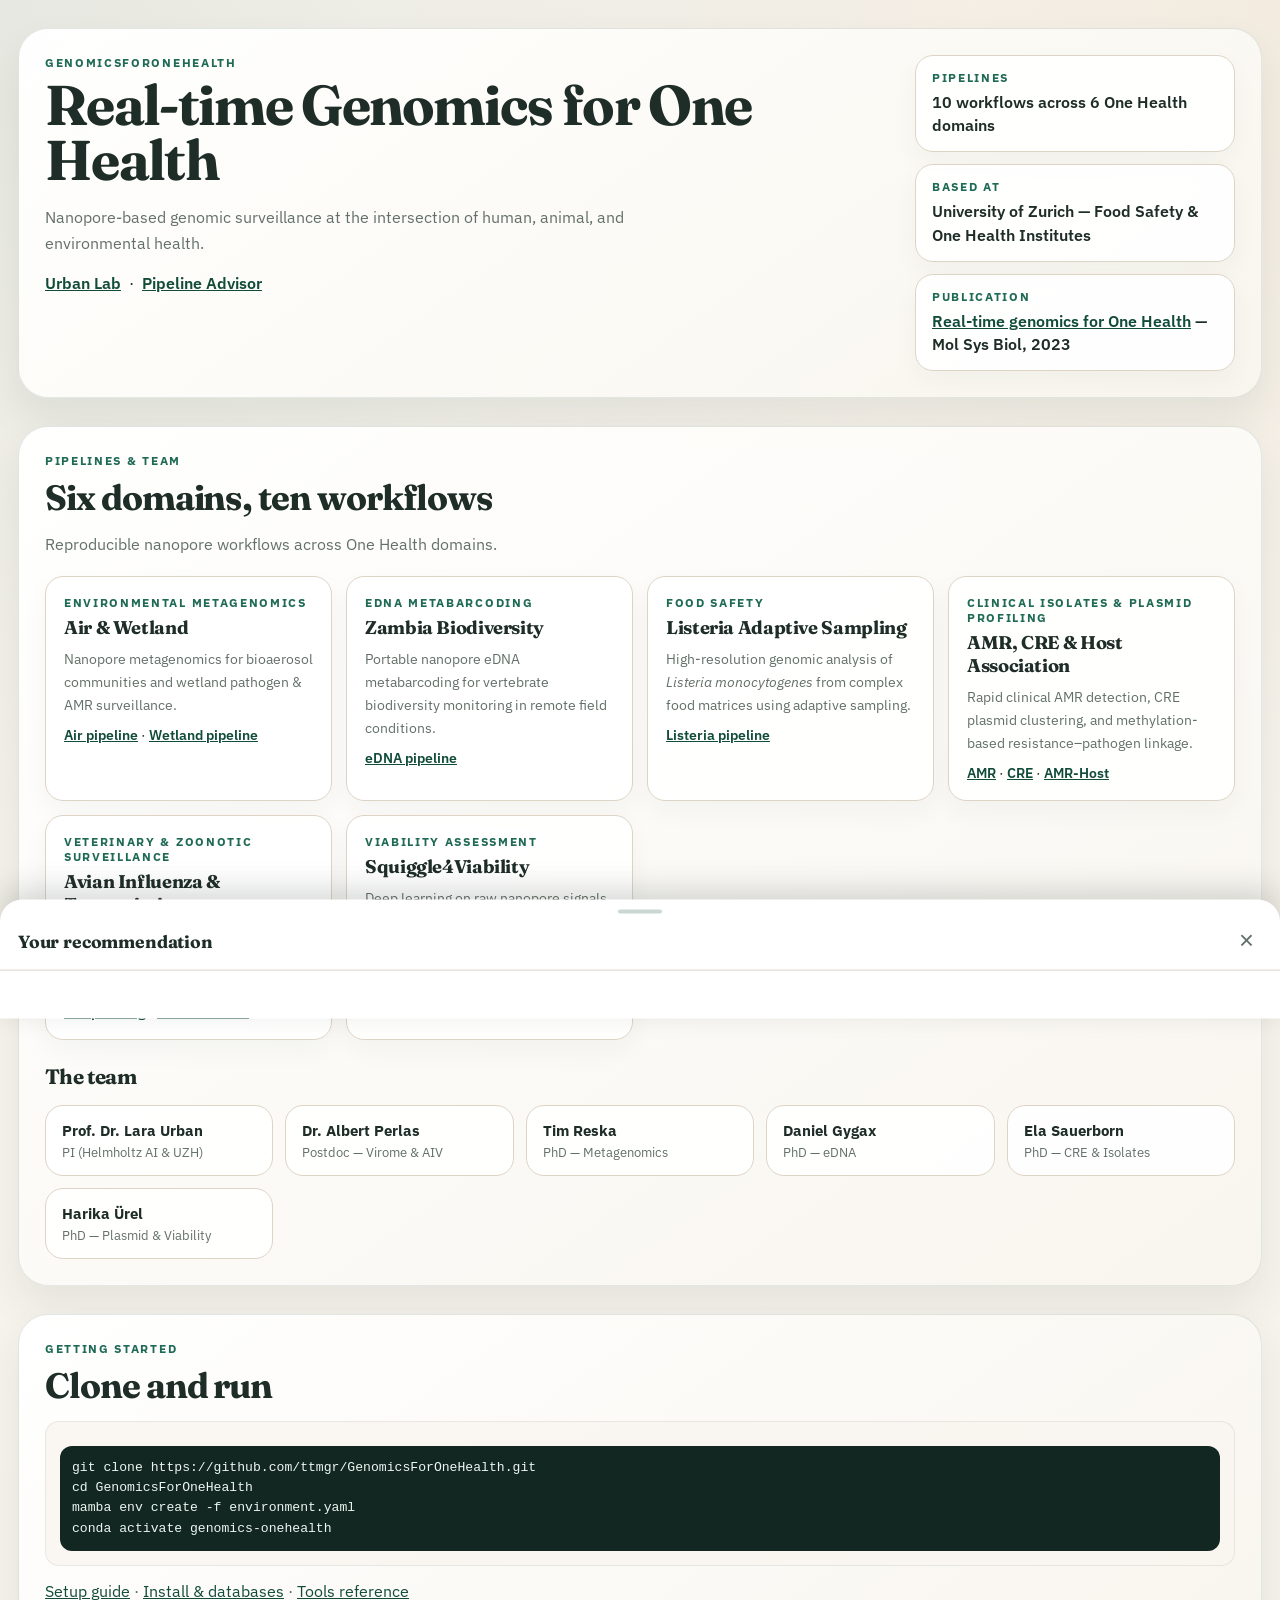
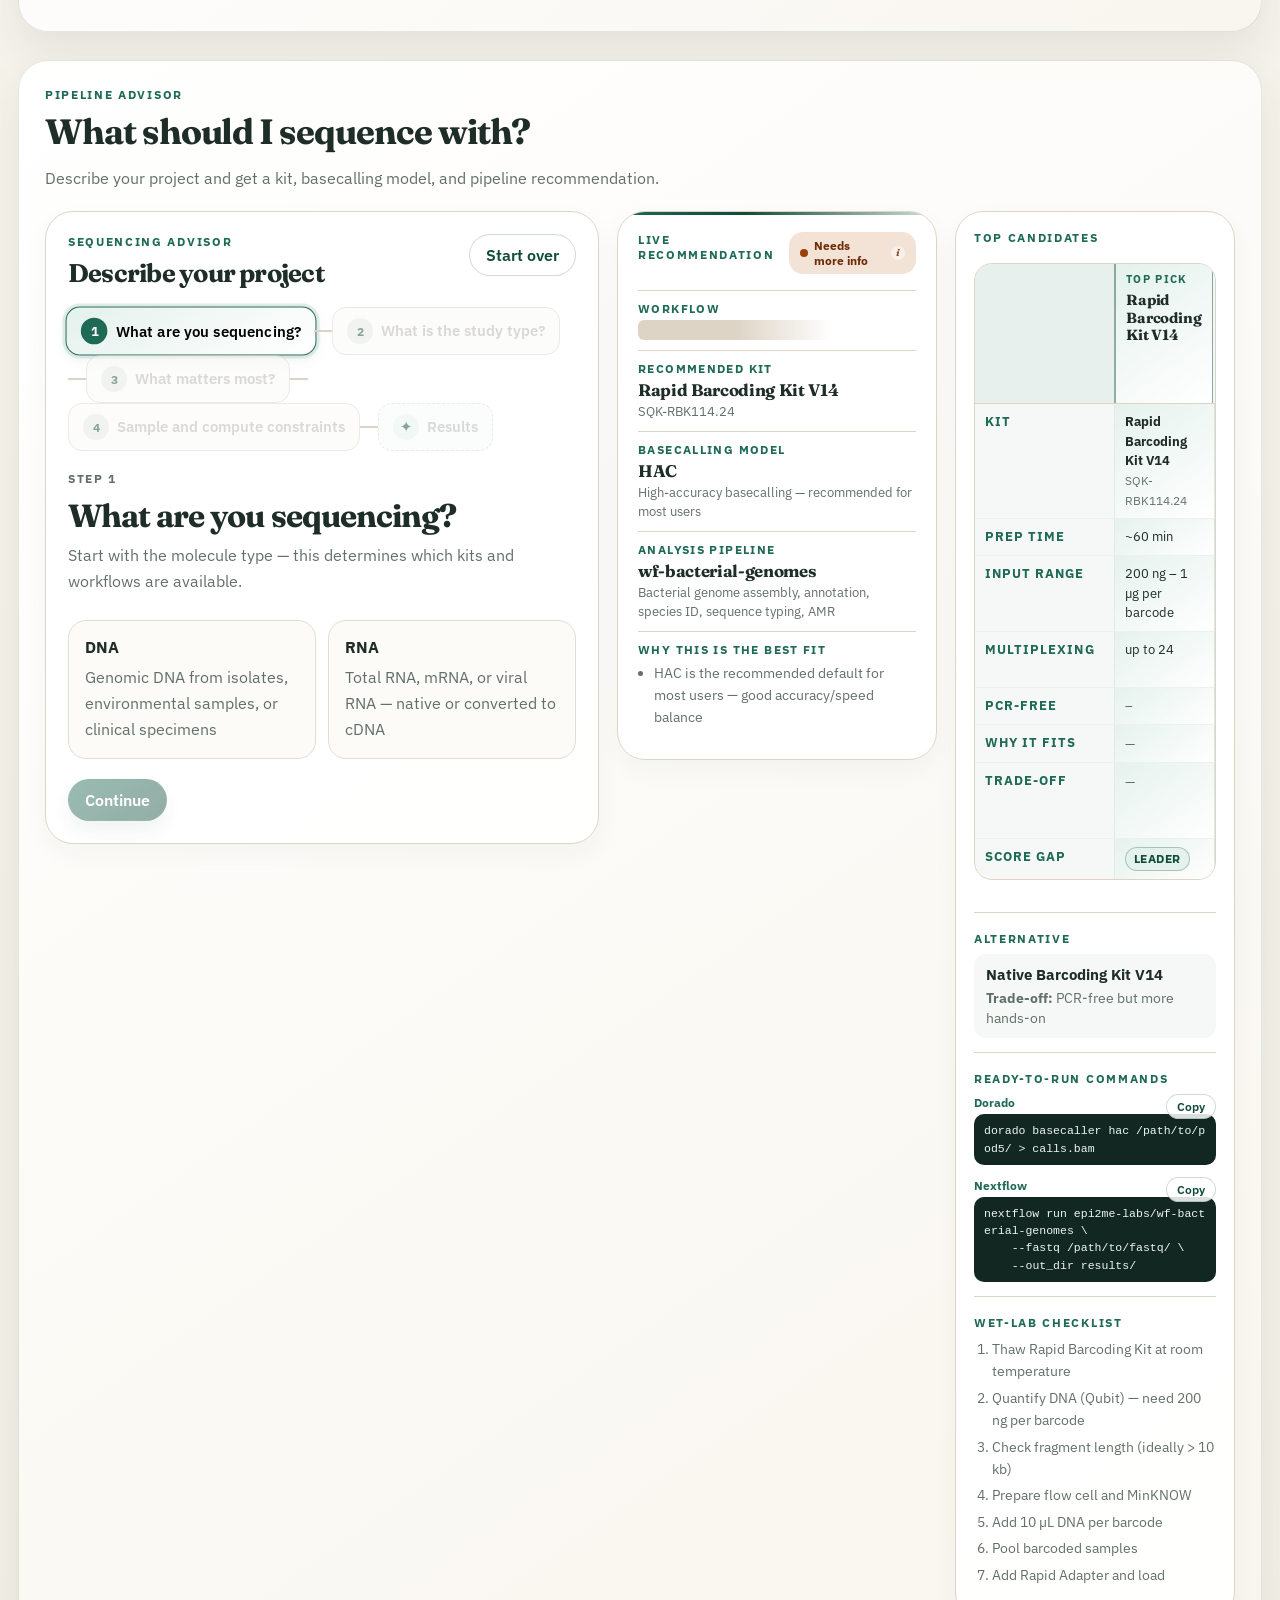
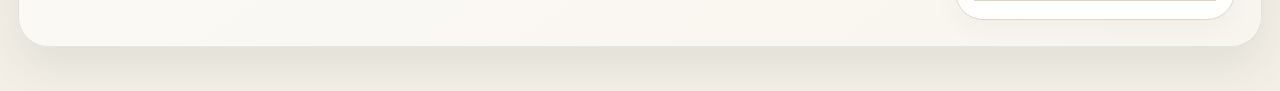
==== commit cd913560: "feat(advisor): a11y polish + mobile bottom sheet replacing scroll-into-view The mobile sticky bar's " ====
--- a/docs/index.html
+++ b/docs/index.html
@@ -295,6 +295,17 @@
     </dl>
     <p class="confidence-popover-explain" data-popover-reason></p>
     <button type="button" class="confidence-popover-close" id="confidence-popover-close" aria-label="Close">×</button>
+  </div>
+
+  <!-- Mobile bottom sheet — opened from the sticky bar's "View recommendation" button -->
+  <div class="mobile-rec-sheet-overlay" id="mobile-rec-sheet-overlay" hidden></div>
+  <div class="mobile-rec-sheet" id="mobile-rec-sheet" role="dialog" aria-modal="true" aria-labelledby="mobile-rec-sheet-title" hidden>
+    <div class="mobile-rec-sheet-handle" aria-hidden="true"></div>
+    <div class="mobile-rec-sheet-head">
+      <h3 id="mobile-rec-sheet-title">Your recommendation</h3>
+      <button type="button" class="mobile-rec-sheet-close" id="mobile-rec-sheet-close" aria-label="Close">×</button>
+    </div>
+    <div class="mobile-rec-sheet-body" id="mobile-rec-sheet-body"></div>
   </div>
 
   <!-- Mobile sticky recommendation bar (visible < 860px) -->
--- a/docs/styles.css
+++ b/docs/styles.css
@@ -1390,6 +1390,160 @@
   flex-shrink: 0;
 }
 
+/* ── Mobile bottom sheet ─────────────────────────────── */
+
+.mobile-rec-sheet-overlay {
+  position: fixed;
+  inset: 0;
+  z-index: 110;
+  background: rgba(31, 45, 40, 0.4);
+  opacity: 0;
+  transition: opacity 220ms ease;
+}
+
+.mobile-rec-sheet-overlay.is-open {
+  opacity: 1;
+}
+
+.mobile-rec-sheet {
+  position: fixed;
+  left: 0;
+  right: 0;
+  bottom: 0;
+  z-index: 120;
+  max-height: 85vh;
+  background: var(--panel-strong);
+  border-top-left-radius: 22px;
+  border-top-right-radius: 22px;
+  box-shadow: 0 -10px 30px rgba(31, 45, 40, 0.18);
+  transform: translateY(100%);
+  transition: transform 240ms cubic-bezier(0.22, 1, 0.36, 1);
+  display: flex;
+  flex-direction: column;
+  overflow: hidden;
+}
+
+.mobile-rec-sheet.is-open {
+  transform: translateY(0);
+}
+
+.mobile-rec-sheet-handle {
+  width: 44px;
+  height: 4px;
+  border-radius: 2px;
+  background: rgba(17, 75, 58, 0.22);
+  margin: 10px auto 6px;
+  flex-shrink: 0;
+}
+
+.mobile-rec-sheet-head {
+  display: flex;
+  justify-content: space-between;
+  align-items: center;
+  padding: 4px 18px 12px;
+  border-bottom: 1px solid var(--line);
+  flex-shrink: 0;
+}
+
+.mobile-rec-sheet-head h3 {
+  margin: 0;
+  font-family: "Fraunces", Georgia, serif;
+  font-weight: 700;
+  font-size: 1.1rem;
+  letter-spacing: -0.01em;
+}
+
+.mobile-rec-sheet-close {
+  appearance: none;
+  border: none;
+  background: transparent;
+  font-size: 1.6rem;
+  line-height: 1;
+  color: var(--muted);
+  cursor: pointer;
+  padding: 4px 8px;
+  border-radius: 50%;
+  transition: background 140ms ease, color 140ms ease;
+}
+
+.mobile-rec-sheet-close:hover {
+  background: rgba(17, 75, 58, 0.06);
+  color: var(--accent-strong);
+}
+
+.mobile-rec-sheet-body {
+  padding: 16px 18px 32px;
+  overflow-y: auto;
+  -webkit-overflow-scrolling: touch;
+}
+
+.mobile-sheet-summary {
+  margin-bottom: 14px;
+  padding: 12px 14px;
+  border-radius: var(--radius-md);
+  background: var(--accent-soft);
+  border: 1px solid rgba(17, 75, 58, 0.18);
+}
+
+.mobile-sheet-workflow {
+  margin: 4px 0 10px;
+  font-family: "Fraunces", Georgia, serif;
+  font-weight: 700;
+  font-size: 1rem;
+  letter-spacing: -0.01em;
+  color: var(--text);
+}
+
+.mobile-sheet-grid {
+  margin: 0;
+  display: grid;
+  gap: 6px;
+}
+
+.mobile-sheet-grid > div {
+  display: grid;
+  grid-template-columns: 100px 1fr;
+  gap: 8px;
+  font-size: 0.85rem;
+  padding-bottom: 4px;
+  border-bottom: 1px dashed rgba(17, 75, 58, 0.1);
+}
+
+.mobile-sheet-grid > div:last-child {
+  border-bottom: none;
+}
+
+.mobile-sheet-grid dt {
+  color: var(--muted);
+  font-weight: 600;
+  text-transform: uppercase;
+  font-size: 0.7rem;
+  letter-spacing: 0.06em;
+  align-self: center;
+}
+
+.mobile-sheet-grid dd {
+  margin: 0;
+  font-weight: 600;
+  word-break: break-word;
+}
+
+.mobile-sheet-actions {
+  margin-top: 18px;
+  display: flex;
+  justify-content: stretch;
+}
+
+.mobile-sheet-actions .primary-button {
+  width: 100%;
+  text-align: center;
+  padding: 12px 16px;
+}
+
+body.has-mobile-sheet-open {
+  overflow: hidden;
+}
+
 /* ── Lists ───────────────────────────────────────────── */
 
 .step-list,
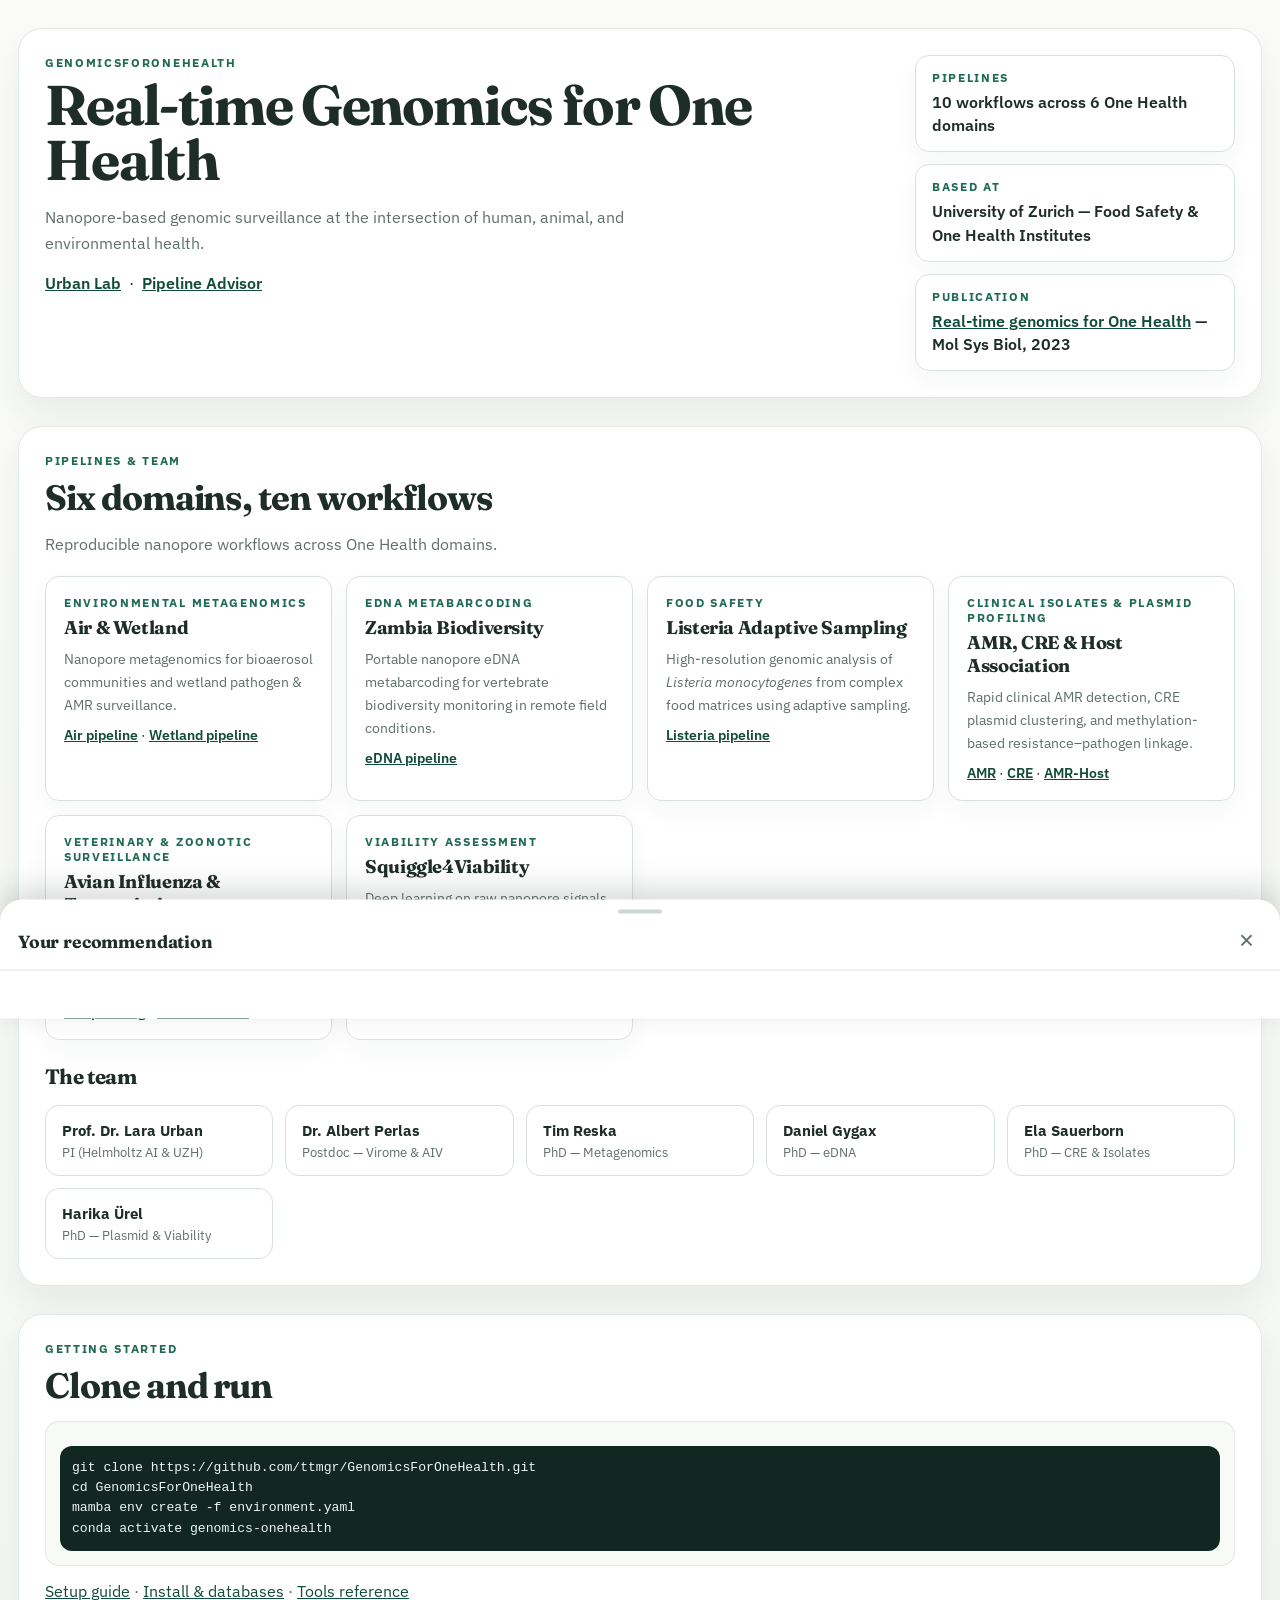
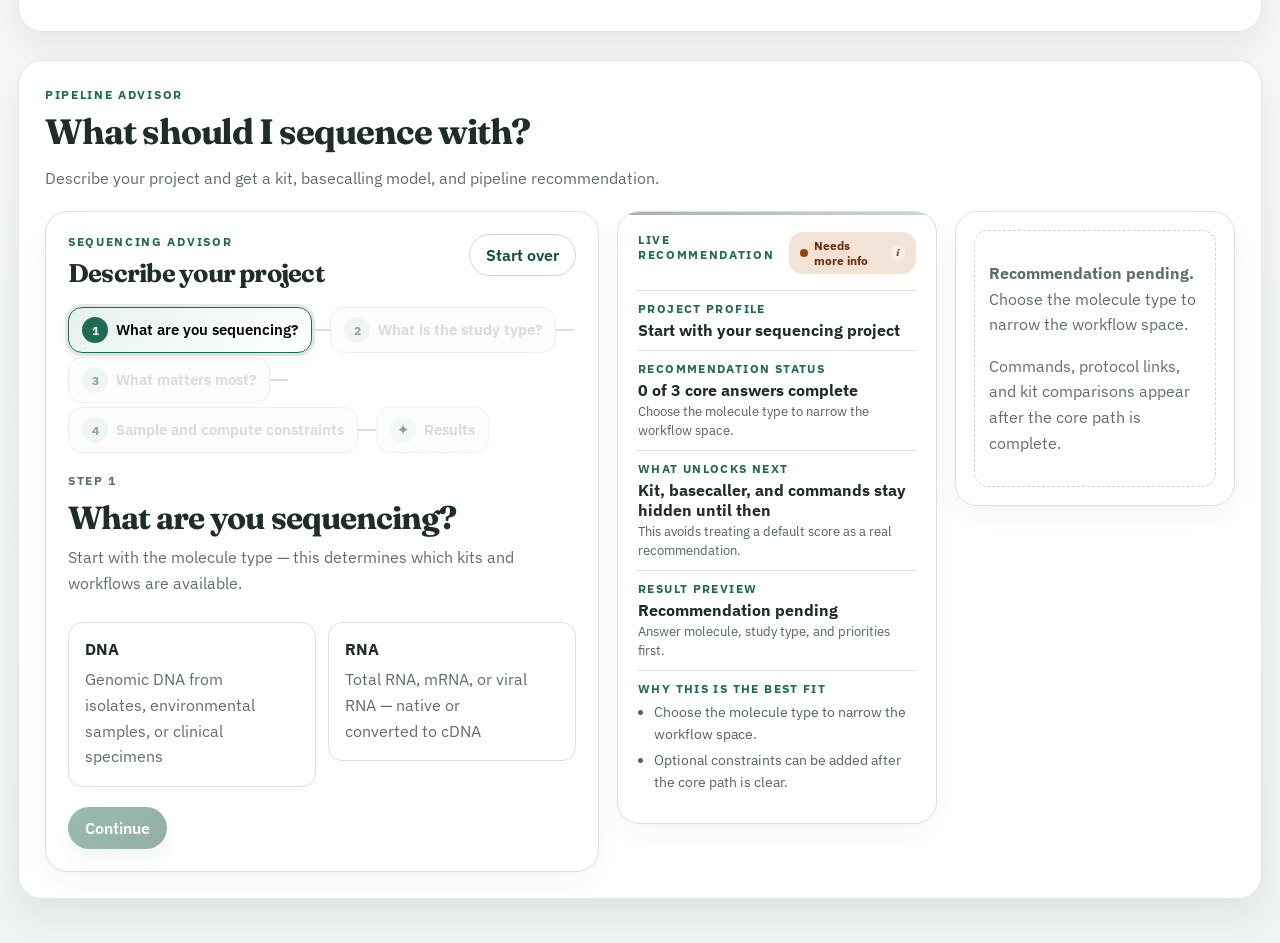
==== commit 14bcc74c: "Polish pipeline advisor UX" ====
--- a/docs/index.html
+++ b/docs/index.html
@@ -12,9 +12,9 @@
   <link
     href="https://fonts.googleapis.com/css2?family=Fraunces:opsz,wght@9..144,600;9..144,700&family=IBM+Plex+Sans:wght@400;500;600;700&display=swap"
     rel="stylesheet">
-  <link rel="stylesheet" href="styles.css">
-  <script defer src="recommendation-engine.js"></script>
-  <script defer src="app.js"></script>
+  <link rel="stylesheet" href="styles.css?v=20260425">
+  <script defer src="recommendation-engine.js?v=20260425"></script>
+  <script defer src="app.js?v=20260425"></script>
 </head>
 
 <body>
--- a/docs/styles.css
+++ b/docs/styles.css
@@ -1,22 +1,22 @@
 :root {
-  --bg: #f5f2ea;
+  --bg: #f6f8f5;
   --panel: rgba(255, 255, 255, 0.94);
   --panel-strong: #ffffff;
-  --line: #ddd4c6;
-  --line-strong: #cabda7;
+  --line: #d9e2d8;
+  --line-strong: #b9cabc;
   --text: #1f2d28;
-  --muted: #637069;
+  --muted: #5f6f68;
   --accent: #1f6a55;
   --accent-strong: #114b3a;
   --accent-soft: #e4f1ec;
-  --sand: #f2eadb;
+  --sand: #eef4ee;
   --warn-bg: #fff1dd;
   --warn-line: #efc77f;
   --warn-text: #7b5008;
-  --shadow: 0 20px 40px rgba(31, 45, 40, 0.08);
-  --radius-lg: 28px;
-  --radius-md: 18px;
-  --radius-sm: 12px;
+  --shadow: 0 18px 36px rgba(31, 45, 40, 0.07);
+  --radius-lg: 22px;
+  --radius-md: 14px;
+  --radius-sm: 10px;
   --radius-xs: 8px;
 
   /* Interaction + a11y */
@@ -81,10 +81,7 @@
   min-height: 100vh;
   font-family: "IBM Plex Sans", system-ui, sans-serif;
   color: var(--text);
-  background:
-    radial-gradient(circle at top left, rgba(17, 75, 58, 0.08), transparent 28%),
-    radial-gradient(circle at top right, rgba(201, 174, 132, 0.14), transparent 26%),
-    linear-gradient(180deg, #f9f5ef 0%, var(--bg) 55%, #f3efe6 100%);
+  background: linear-gradient(180deg, #fbfcf9 0%, var(--bg) 56%, #eef4ef 100%);
 }
 
 a {
@@ -105,9 +102,8 @@
   gap: 18px;
   padding: 26px;
   border: 1px solid rgba(17, 75, 58, 0.12);
-  border-radius: 30px;
-  background:
-    linear-gradient(145deg, rgba(255, 255, 255, 0.96), rgba(248, 245, 238, 0.96));
+  border-radius: 24px;
+  background: rgba(255, 255, 255, 0.96);
   box-shadow: var(--shadow);
 }
 
@@ -187,7 +183,7 @@
   border: 1px solid var(--line);
   border-radius: var(--radius-lg);
   background: var(--panel);
-  box-shadow: 0 10px 26px rgba(31, 45, 40, 0.04);
+  box-shadow: 0 12px 28px rgba(31, 45, 40, 0.045);
   min-width: 0;
   overflow: hidden;
 }
@@ -277,7 +273,7 @@
 .progress-steps {
   display: flex;
   align-items: center;
-  gap: 0;
+  gap: 4px 0;
   flex-wrap: wrap;
 }
 
@@ -285,10 +281,11 @@
   display: flex;
   align-items: center;
   gap: 8px;
-  padding: 10px 14px;
+  min-height: 44px;
+  padding: 9px 13px;
   border: 1px solid var(--line);
-  border-radius: 14px;
-  background: #fbfaf7;
+  border-radius: var(--radius-md);
+  background: #fbfcfa;
   cursor: pointer;
   font: inherit;
   font-size: 0.92rem;
@@ -304,7 +301,6 @@
   border-color: var(--accent);
   background: linear-gradient(145deg, rgba(228, 241, 236, 0.98), #ffffff);
   box-shadow: 0 0 0 3px rgba(31, 106, 85, 0.12), 0 4px 12px rgba(31, 106, 85, 0.08);
-  transform: scale(1.02);
 }
 
 .progress-step.is-complete {
@@ -367,6 +363,7 @@
 .progress-label {
   font-weight: 600;
   white-space: nowrap;
+  line-height: 1.2;
 }
 
 .progress-connector {
@@ -471,14 +468,15 @@
 }
 
 .option-card label {
+  position: relative;
   display: flex;
   flex-direction: column;
   gap: 8px;
   min-height: 100%;
-  padding: 16px;
-  border: 1px solid #e4ddd1;
-  border-radius: 18px;
-  background: #fcfbf8;
+  padding: 16px 48px 16px 16px;
+  border: 1px solid var(--line);
+  border-radius: var(--radius-md);
+  background: #ffffff;
   cursor: pointer;
   transition: transform 140ms ease, border-color 140ms ease, box-shadow 140ms ease, background 140ms ease;
 }
@@ -496,10 +494,34 @@
   border-color: rgba(17, 75, 58, 0.28);
 }
 
+.option-card input:focus-visible + label,
+.constraint-toggle input:focus-visible + .toggle-pill {
+  outline: 2px solid var(--accent);
+  outline-offset: 2px;
+  box-shadow: var(--focus-ring);
+}
+
 .option-card input:checked + label {
   background: linear-gradient(145deg, rgba(228, 241, 236, 0.98), #ffffff);
-  border-color: rgba(17, 75, 58, 0.48);
-  box-shadow: 0 12px 20px rgba(17, 75, 58, 0.08);
+  border-color: rgba(17, 75, 58, 0.55);
+  box-shadow: inset 4px 0 0 var(--accent), 0 12px 20px rgba(17, 75, 58, 0.08);
+}
+
+.option-card input:checked + label::after {
+  content: '✓';
+  position: absolute;
+  top: 14px;
+  right: 14px;
+  width: 24px;
+  height: 24px;
+  display: inline-flex;
+  align-items: center;
+  justify-content: center;
+  border-radius: 50%;
+  background: var(--accent);
+  color: #fff;
+  font-size: 0.82rem;
+  font-weight: 700;
 }
 
 .option-label {
@@ -538,7 +560,7 @@
   padding: 14px;
   border: 1px solid var(--line);
   border-radius: var(--radius-sm);
-  background: var(--panel-strong);
+  background: #ffffff;
 }
 
 .constraint-card h4 {
@@ -563,9 +585,9 @@
   flex-direction: column;
   gap: 3px;
   padding: 10px 12px;
-  border: 1px solid #e4ddd1;
-  border-radius: 12px;
-  background: #fcfbf8;
+  border: 1px solid var(--line);
+  border-radius: var(--radius-sm);
+  background: #ffffff;
   cursor: pointer;
   font-size: 0.92rem;
   transition: border-color 140ms ease, background 140ms ease;
@@ -671,6 +693,10 @@
   border-radius: 3px 3px 0 0;
 }
 
+.rec-card--pending::before {
+  background: linear-gradient(90deg, rgba(95, 111, 104, 0.55), rgba(31, 106, 85, 0.24));
+}
+
 .rec-header {
   display: flex;
   justify-content: space-between;
@@ -711,6 +737,17 @@
   word-break: break-word;
 }
 
+.rec-card--pending .rec-slot-value {
+  font-family: "IBM Plex Sans", system-ui, sans-serif;
+  font-size: 0.98rem;
+  letter-spacing: 0;
+}
+
+.rec-card--pending .rec-slot-meta,
+.rec-card--pending .rec-rationale-list {
+  color: #52645c;
+}
+
 .rec-slot-meta {
   margin: 2px 0 0;
   font-size: 0.82rem;
@@ -740,7 +777,7 @@
 /* Shimmer placeholder for empty slots */
 .rec-slot-value.is-empty {
   color: transparent;
-  background: linear-gradient(90deg, var(--line) 25%, rgba(255,255,255,0.5) 50%, var(--line) 75%);
+  background: linear-gradient(90deg, #dce5dc 25%, rgba(255,255,255,0.65) 50%, #dce5dc 75%);
   background-size: 200% 100%;
   animation: shimmer 1.8s ease-in-out infinite;
   border-radius: 6px;
@@ -1006,6 +1043,17 @@
   min-width: 0;
 }
 
+#rationale-placeholder {
+  padding: 14px;
+  border: 1px dashed rgba(17, 75, 58, 0.22);
+  border-radius: var(--radius-md);
+  background: rgba(255, 255, 255, 0.62);
+}
+
+#rationale-placeholder p + p {
+  margin-top: 8px;
+}
+
 .rationale-section:last-child {
   border-bottom: none;
   padding-bottom: 0;
@@ -1124,9 +1172,10 @@
 .results-hero {
   padding: 20px 22px;
   border-radius: var(--radius-md);
-  background: linear-gradient(135deg, var(--accent) 0%, var(--accent-strong) 100%);
+  background: linear-gradient(135deg, var(--accent-strong) 0%, var(--accent) 100%);
   color: #fff;
   margin-bottom: 18px;
+  box-shadow: 0 14px 30px rgba(17, 75, 58, 0.16);
   animation: result-enter 300ms cubic-bezier(0.22, 1, 0.36, 1) both;
 }
 
@@ -1213,11 +1262,13 @@
   border: 1px solid var(--line);
   border-radius: var(--radius-md);
   background: var(--panel-strong);
-  box-shadow: 0 10px 26px rgba(31, 45, 40, 0.04);
+  box-shadow: 0 10px 22px rgba(31, 45, 40, 0.04);
 }
 
 .result-rec-card h3 {
+  margin-top: 8px;
   font-size: 1.15rem;
+  line-height: 1.2;
 }
 
 .result-label {
@@ -1237,7 +1288,7 @@
 
 .result-block {
   margin-top: 18px;
-  padding: 16px;
+  padding: 18px;
   border: 1px solid var(--line);
   border-radius: var(--radius-md);
   background: var(--panel-strong);
@@ -1265,9 +1316,9 @@
 
 .command-card {
   padding: 14px;
-  border: 1px solid rgba(31, 45, 40, 0.08);
-  border-radius: 14px;
-  background: rgba(249, 245, 239, 0.75);
+  border: 1px solid rgba(31, 45, 40, 0.09);
+  border-radius: var(--radius-md);
+  background: #f8faf7;
 }
 
 .command-head {
@@ -1332,11 +1383,13 @@
   background: var(--panel-strong);
   border-top: 1px solid var(--line);
   box-shadow: 0 -4px 20px rgba(31, 45, 40, 0.1);
+  transform: translateY(0);
   transition: transform 300ms ease;
 }
 
 .mobile-rec-bar.is-hidden {
-  transform: translateY(100%);
+  transform: translateY(calc(100% + 8px));
+  pointer-events: none;
 }
 
 .mobile-rec-bar-inner {
@@ -1571,9 +1624,8 @@
   margin-top: 28px;
   padding: 26px;
   border: 1px solid rgba(17, 75, 58, 0.12);
-  border-radius: 30px;
-  background:
-    linear-gradient(145deg, rgba(255, 255, 255, 0.96), rgba(248, 245, 238, 0.96));
+  border-radius: 24px;
+  background: rgba(255, 255, 255, 0.96);
   box-shadow: var(--shadow);
 }
 
@@ -1761,6 +1813,7 @@
   border-radius: var(--radius-md);
   overflow: hidden;
   background: var(--panel-strong);
+  box-shadow: 0 10px 22px rgba(31, 45, 40, 0.035);
 }
 
 .compare-row {
@@ -1775,7 +1828,7 @@
 }
 
 .compare-row--header {
-  background: var(--compare-header-bg);
+  background: #edf6f1;
   border-bottom: 1px solid var(--line);
 }
 
@@ -1797,7 +1850,7 @@
   font-size: 0.78rem;
   letter-spacing: 0.08em;
   text-transform: uppercase;
-  background: rgba(17, 75, 58, 0.04);
+  background: #f7faf7;
 }
 
 .compare-cell--winner {
@@ -1819,7 +1872,7 @@
 .compare-col--winner {
   background: var(--compare-winner-bg);
   border-right-color: var(--compare-winner-border);
-  border-left: 2px solid var(--compare-winner-border);
+  border-left: 3px solid var(--compare-winner-border);
   margin-left: -1px;
 }
 
@@ -2322,9 +2375,8 @@
     display: block;
   }
 
-  /* Add bottom padding so content isn't hidden behind sticky bar */
-  .advisor-section {
-    padding-bottom: 80px;
+  body.has-mobile-rec .advisor-section {
+    padding-bottom: 96px;
   }
 }
 
@@ -2352,6 +2404,17 @@
     align-items: stretch;
   }
 
+  .wizard-controls-right {
+    display: grid;
+    grid-template-columns: 1fr;
+    width: 100%;
+  }
+
+  .wizard-controls .ghost-button,
+  .wizard-controls .primary-button {
+    width: 100%;
+  }
+
   .option-grid.is-route-grid,
   .option-grid.is-priority-grid,
   .result-cards {
@@ -2360,7 +2423,7 @@
 
   .option-card label {
     min-height: 48px;
-    padding: 14px 16px;
+    padding: 14px 46px 14px 16px;
   }
 
   .option-help {
@@ -2378,11 +2441,22 @@
   }
 
   .progress-steps {
-    flex-wrap: wrap;
+    display: grid;
+    grid-template-columns: repeat(5, minmax(0, 1fr));
     gap: 6px;
   }
 
   .progress-connector {
+    display: none;
+  }
+
+  .progress-step {
+    justify-content: center;
+    min-height: 42px;
+    padding: 8px;
+  }
+
+  .progress-label {
     display: none;
   }
 
@@ -2463,3 +2537,18 @@
     width: auto !important;
   }
 }
+
+@media (prefers-reduced-motion: reduce) {
+  html {
+    scroll-behavior: auto;
+  }
+
+  *,
+  *::before,
+  *::after {
+    animation-duration: 0.001ms !important;
+    animation-iteration-count: 1 !important;
+    scroll-behavior: auto !important;
+    transition-duration: 0.001ms !important;
+  }
+}
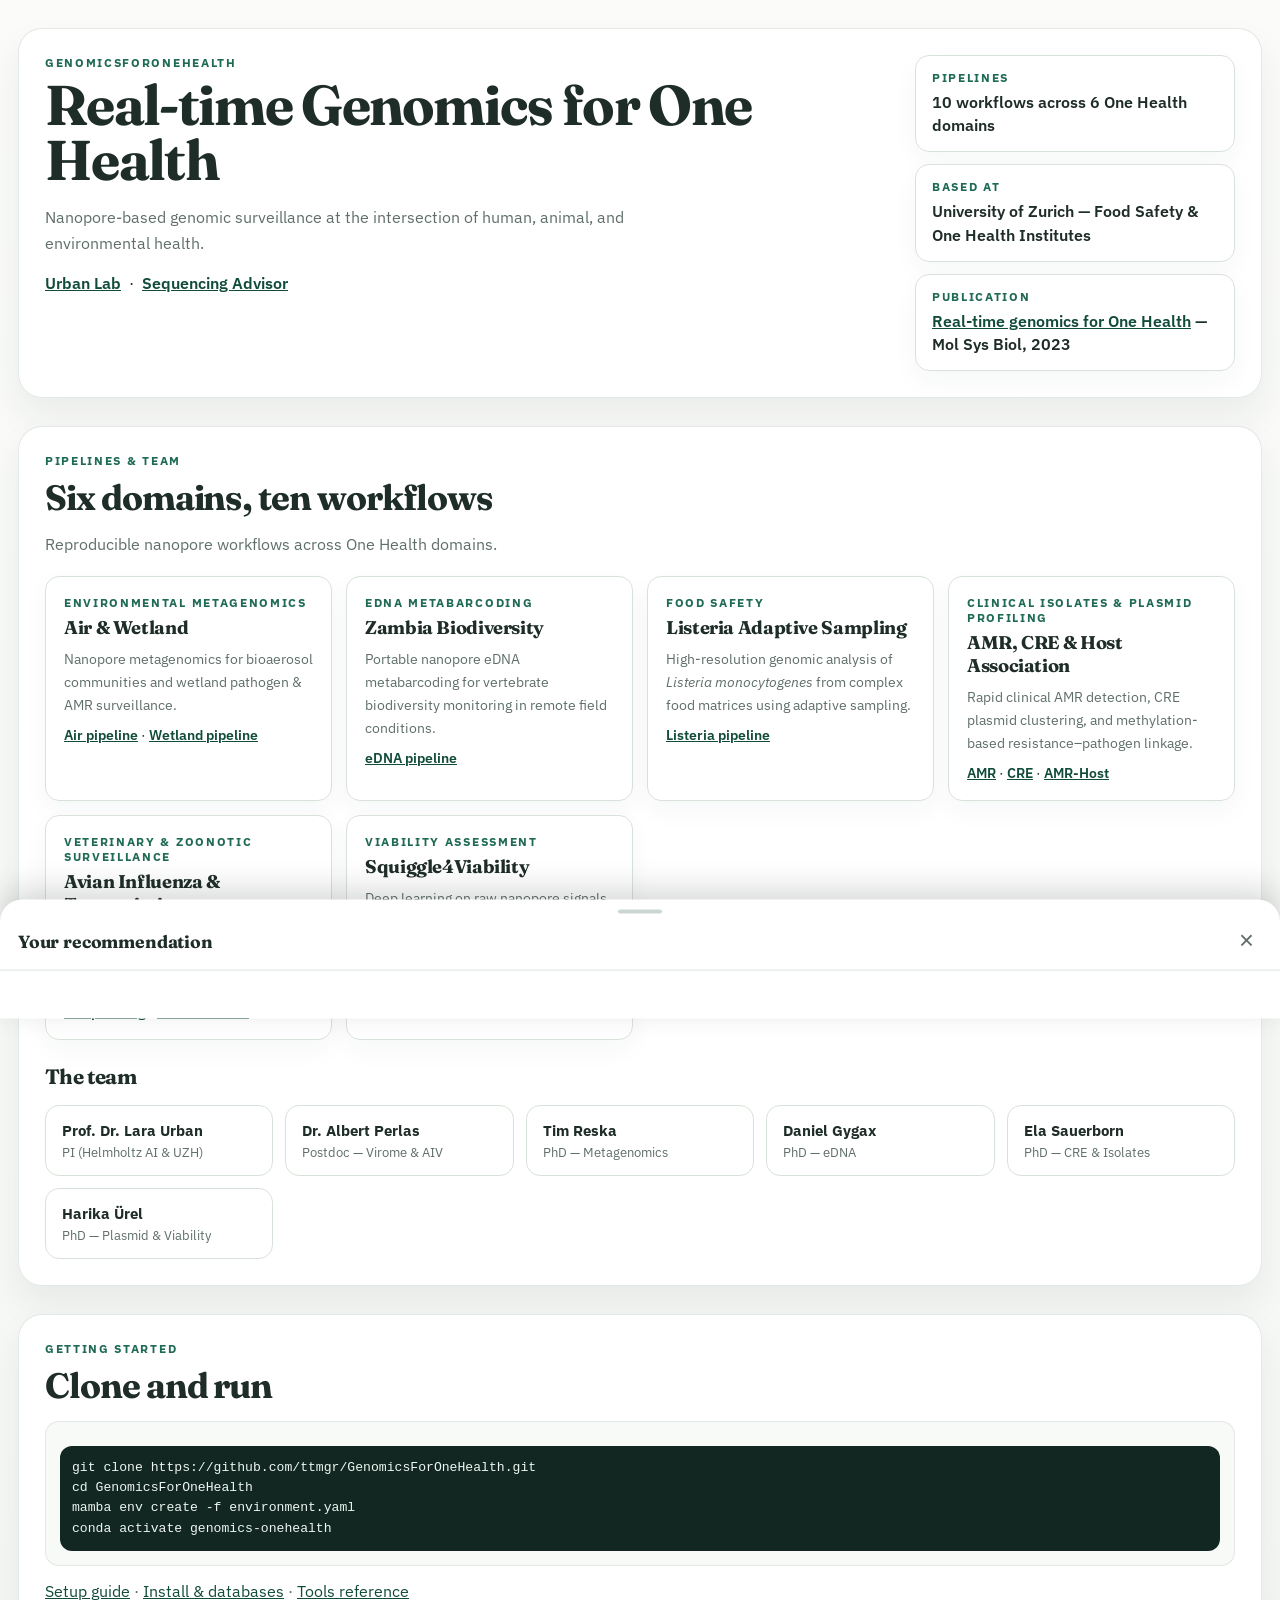
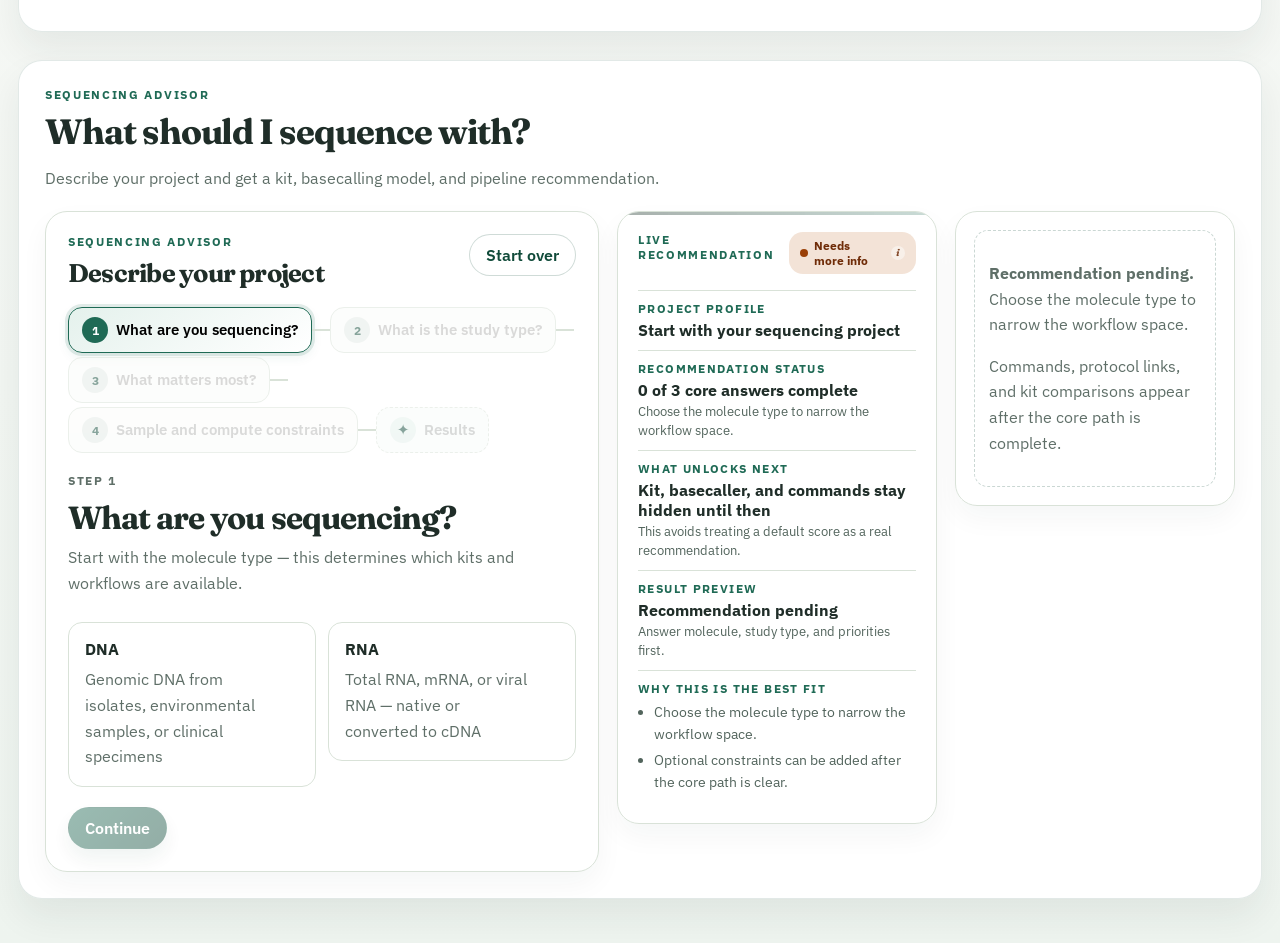
==== commit e4def485: "Add SLURM array jobs for abricate/integronfinder/mobtyper, replace Pipeline Advisor with PIPELINES.m" ====
--- a/docs/index.html
+++ b/docs/index.html
@@ -29,7 +29,7 @@
         <p class="hero-link-row">
           <a href="https://sites.google.com/view/urban-lab/home" target="_blank" rel="noreferrer">Urban Lab</a>
           &nbsp;&middot;&nbsp;
-          <a href="#advisor">Pipeline Advisor</a>
+          <a href="#advisor">Sequencing Advisor</a>
         </p>
       </div>
       <div class="hero-meta">
@@ -166,9 +166,9 @@
         </p>
       </section>
 
-      <!-- ── Pipeline advisor (bonus tool) ─────────────────── -->
+      <!-- ── Sequencing advisor ─────────────────────────────── -->
       <section class="content-section advisor-section" id="advisor" aria-labelledby="advisor-heading">
-        <p class="eyebrow">Pipeline Advisor</p>
+        <p class="eyebrow">Sequencing Advisor</p>
         <h2 class="section-heading" id="advisor-heading">What should I sequence with?</h2>
         <p class="section-text">
           Describe your project and get a kit, basecalling model, and pipeline recommendation.
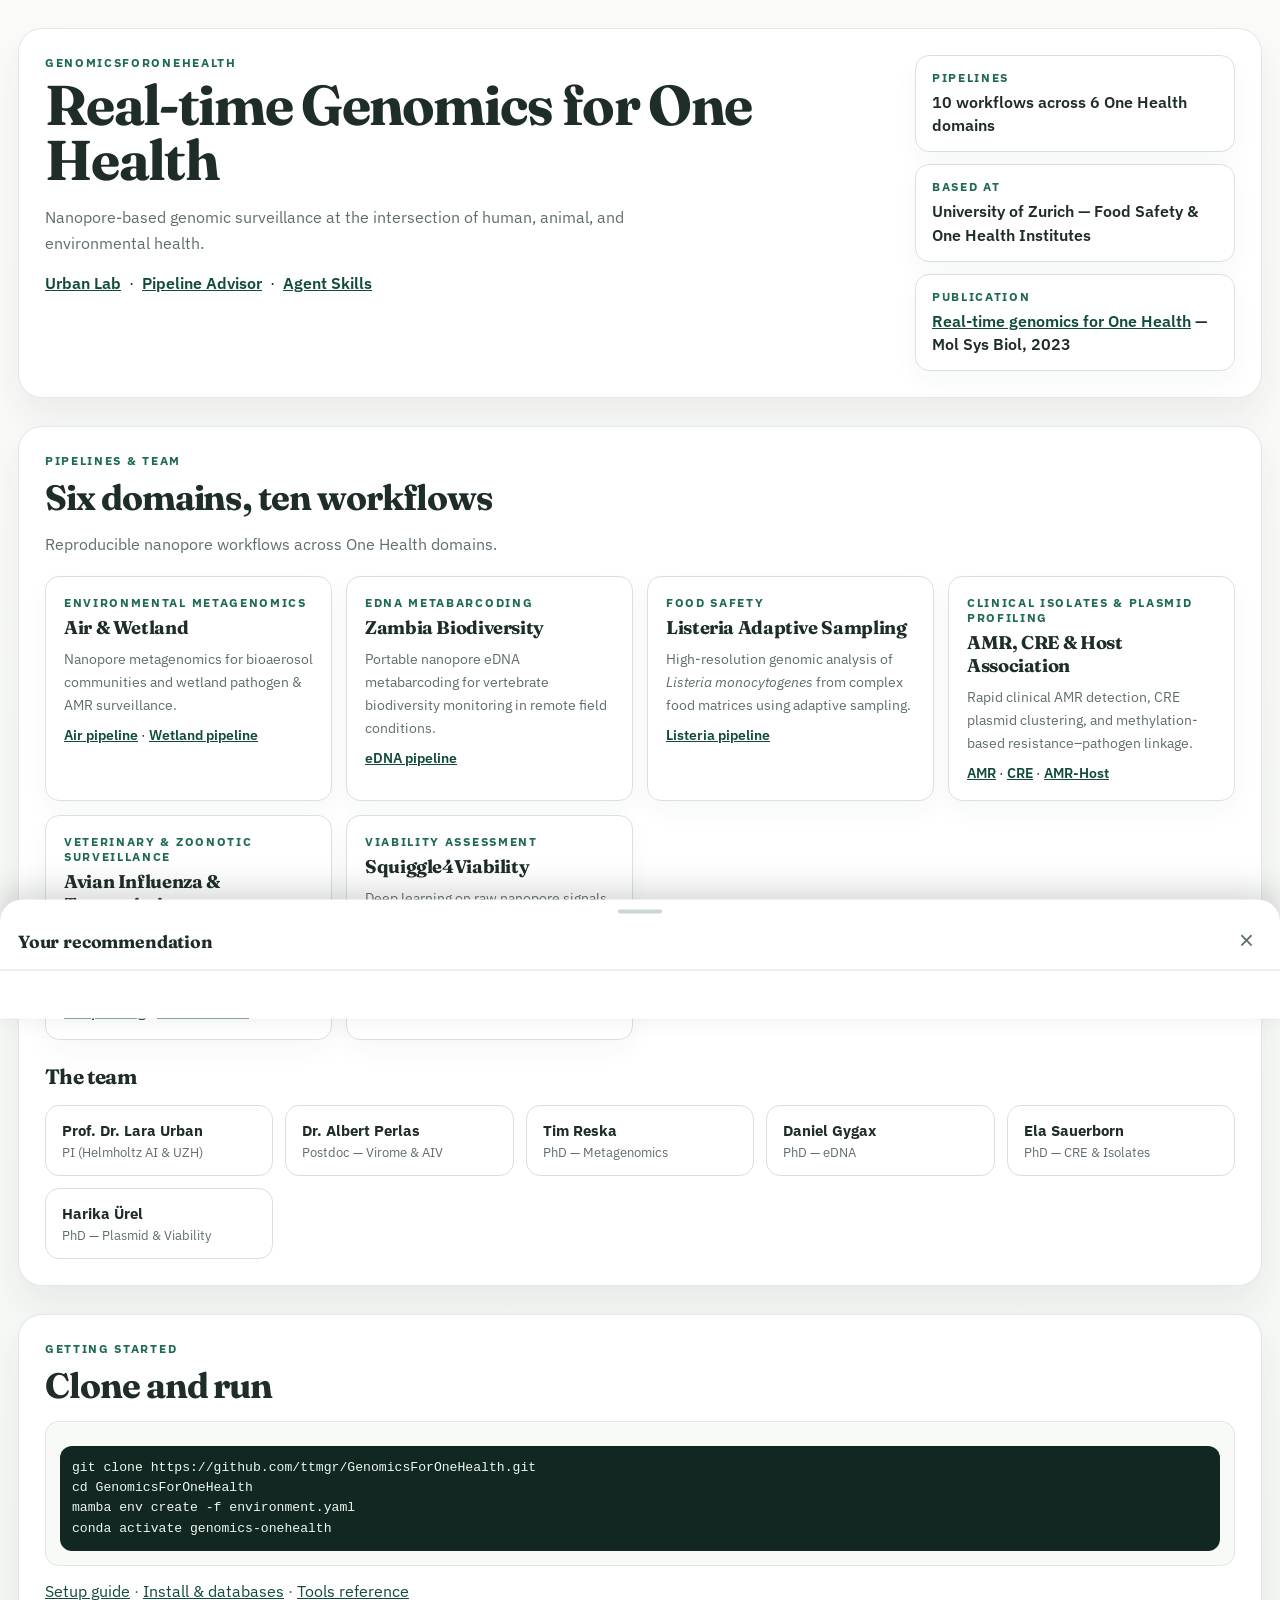
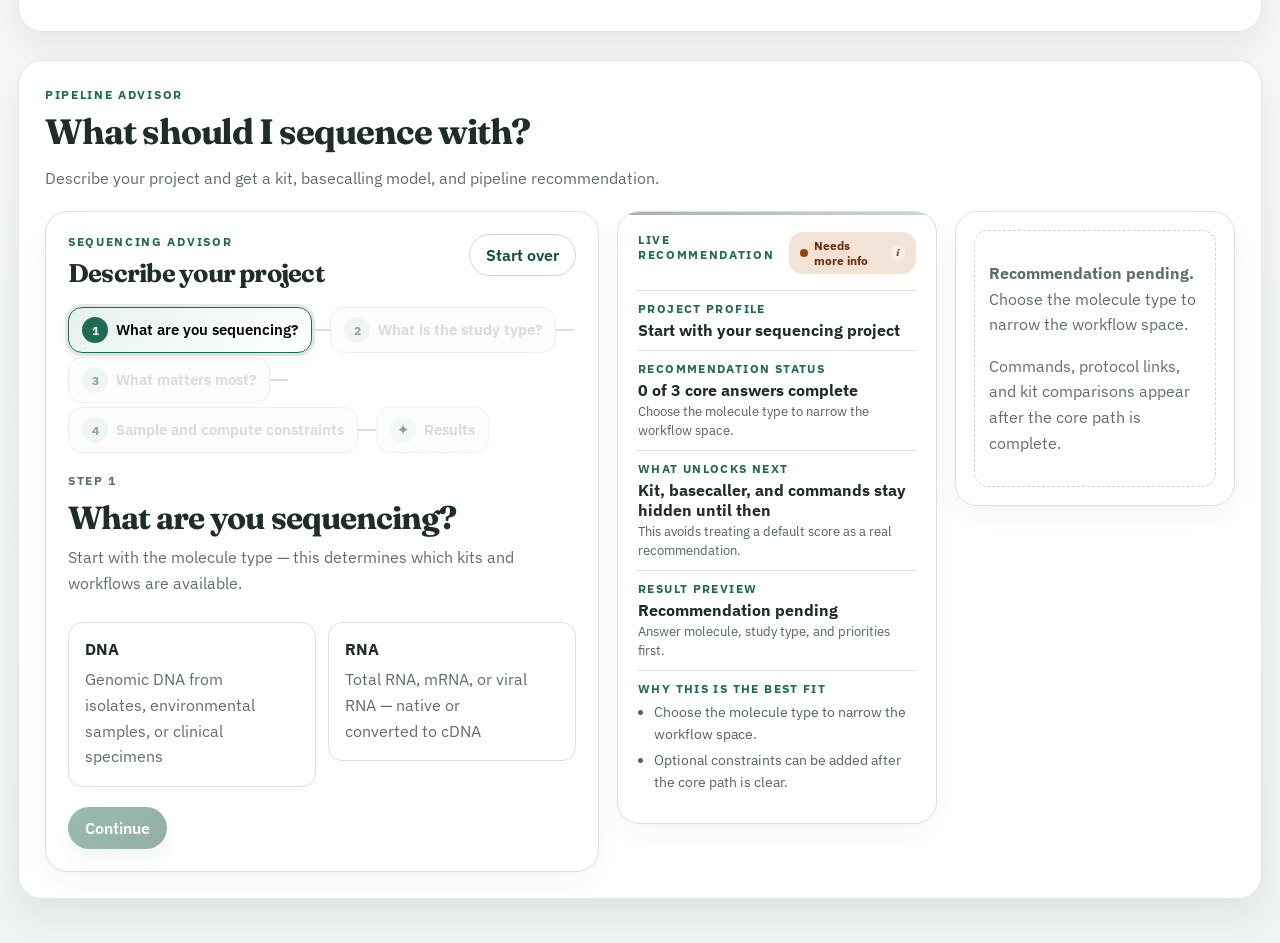
==== commit d9d7a21d: "docs(site): add Agent Skills page and link it from the homepage New docs/agent-skills.html catalogui" ====
--- a/docs/index.html
+++ b/docs/index.html
@@ -29,7 +29,9 @@
         <p class="hero-link-row">
           <a href="https://sites.google.com/view/urban-lab/home" target="_blank" rel="noreferrer">Urban Lab</a>
           &nbsp;&middot;&nbsp;
-          <a href="#advisor">Sequencing Advisor</a>
+          <a href="#advisor">Pipeline Advisor</a>
+          &nbsp;&middot;&nbsp;
+          <a href="agent-skills.html">Agent Skills</a>
         </p>
       </div>
       <div class="hero-meta">
@@ -166,9 +168,9 @@
         </p>
       </section>
 
-      <!-- ── Sequencing advisor ─────────────────────────────── -->
+      <!-- ── Pipeline advisor (bonus tool) ─────────────────── -->
       <section class="content-section advisor-section" id="advisor" aria-labelledby="advisor-heading">
-        <p class="eyebrow">Sequencing Advisor</p>
+        <p class="eyebrow">Pipeline Advisor</p>
         <h2 class="section-heading" id="advisor-heading">What should I sequence with?</h2>
         <p class="section-text">
           Describe your project and get a kit, basecalling model, and pipeline recommendation.
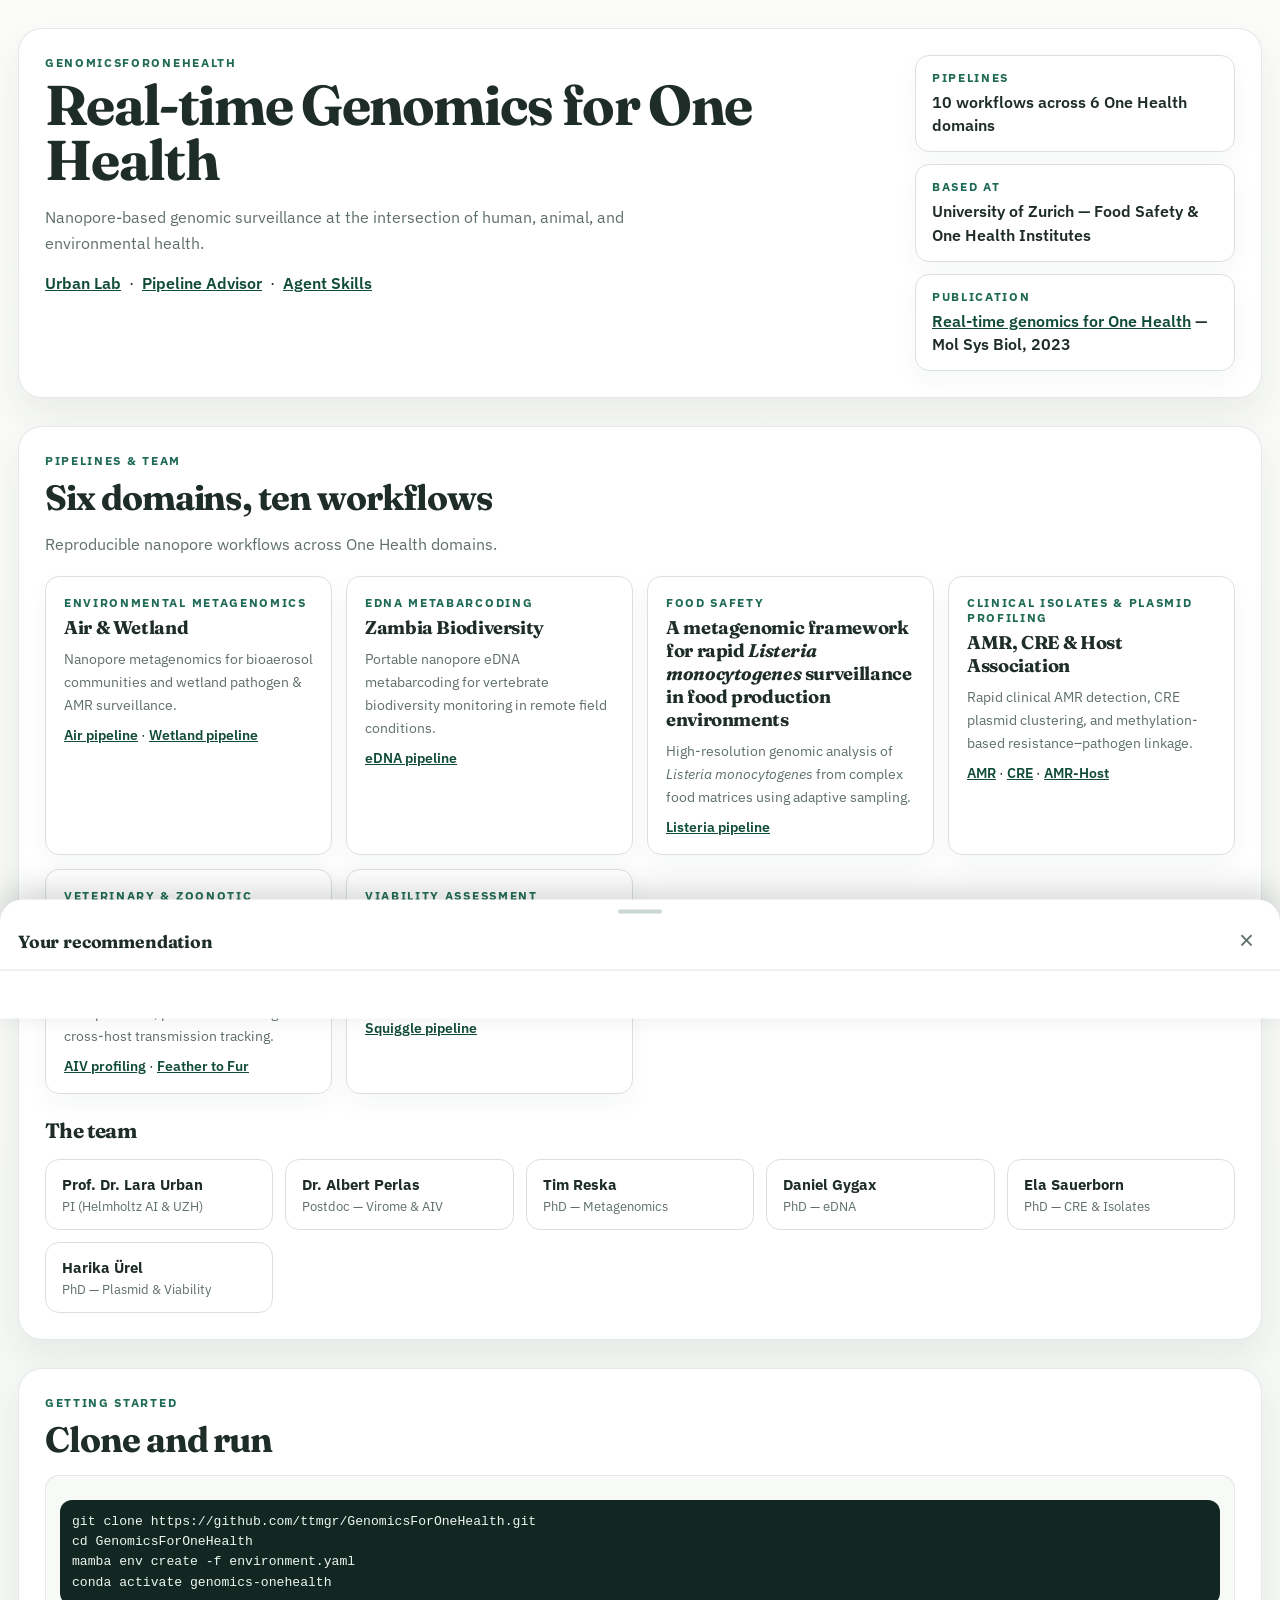
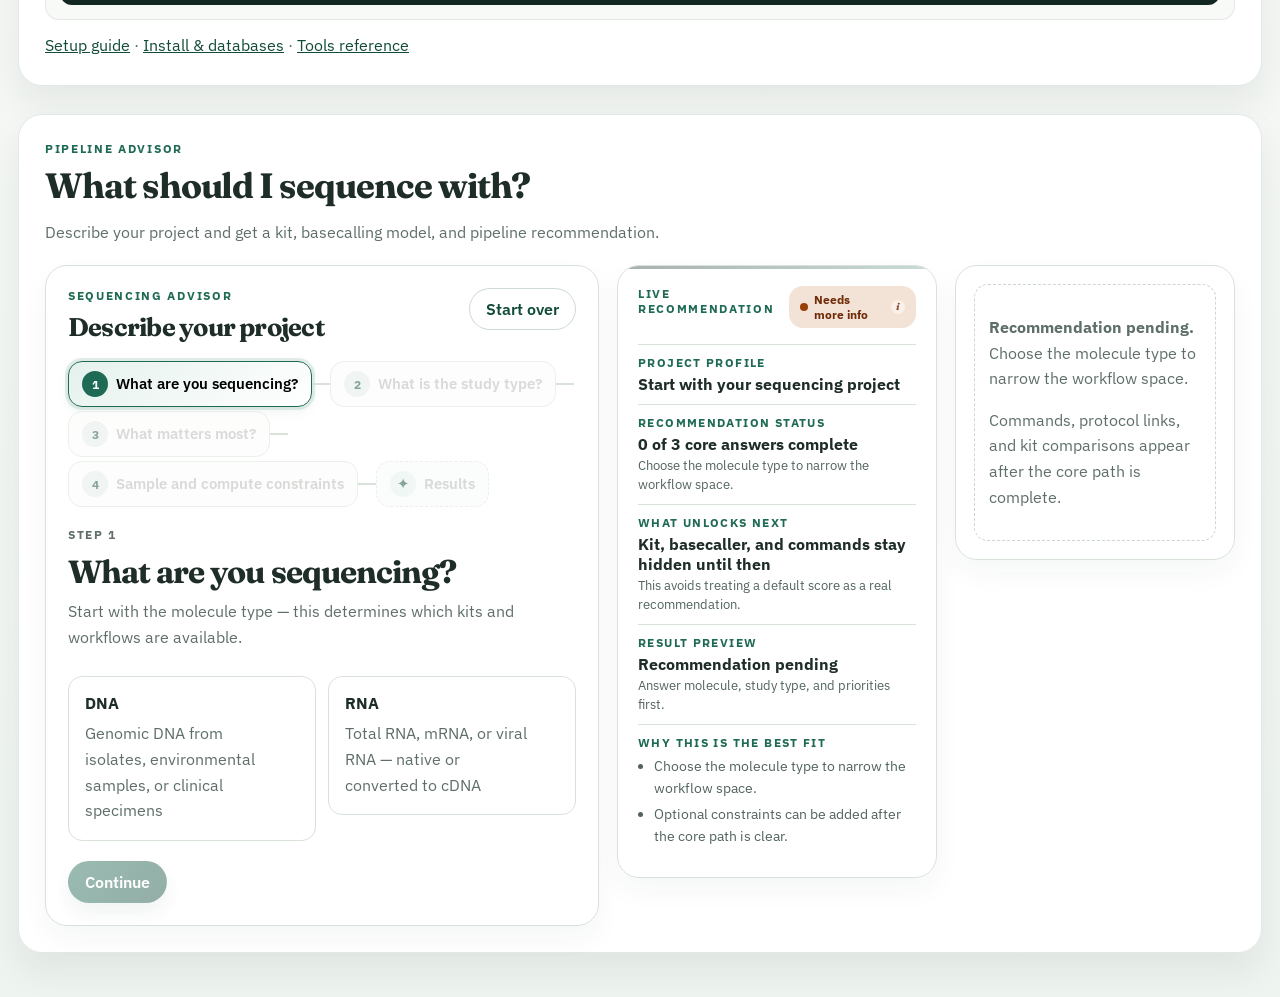
==== commit 2b9d5984: "docs(food-safety): cite Listeria preprint and adopt paper title The Listeria pipeline is now public " ====
--- a/docs/index.html
+++ b/docs/index.html
@@ -81,7 +81,7 @@
 
           <article class="domain-card">
             <p class="meta-label">Food Safety</p>
-            <h3>Listeria Adaptive Sampling</h3>
+            <h3>A metagenomic framework for rapid <em>Listeria monocytogenes</em> surveillance in food production environments</h3>
             <p class="domain-desc">High-resolution genomic analysis of <em>Listeria monocytogenes</em> from complex food matrices using adaptive sampling.</p>
             <p class="domain-links">
               <a href="https://github.com/ttmgr/GenomicsForOneHealth/tree/main/Food_Safety/Listeria-Adaptive-Sampling" target="_blank" rel="noreferrer">Listeria pipeline</a>
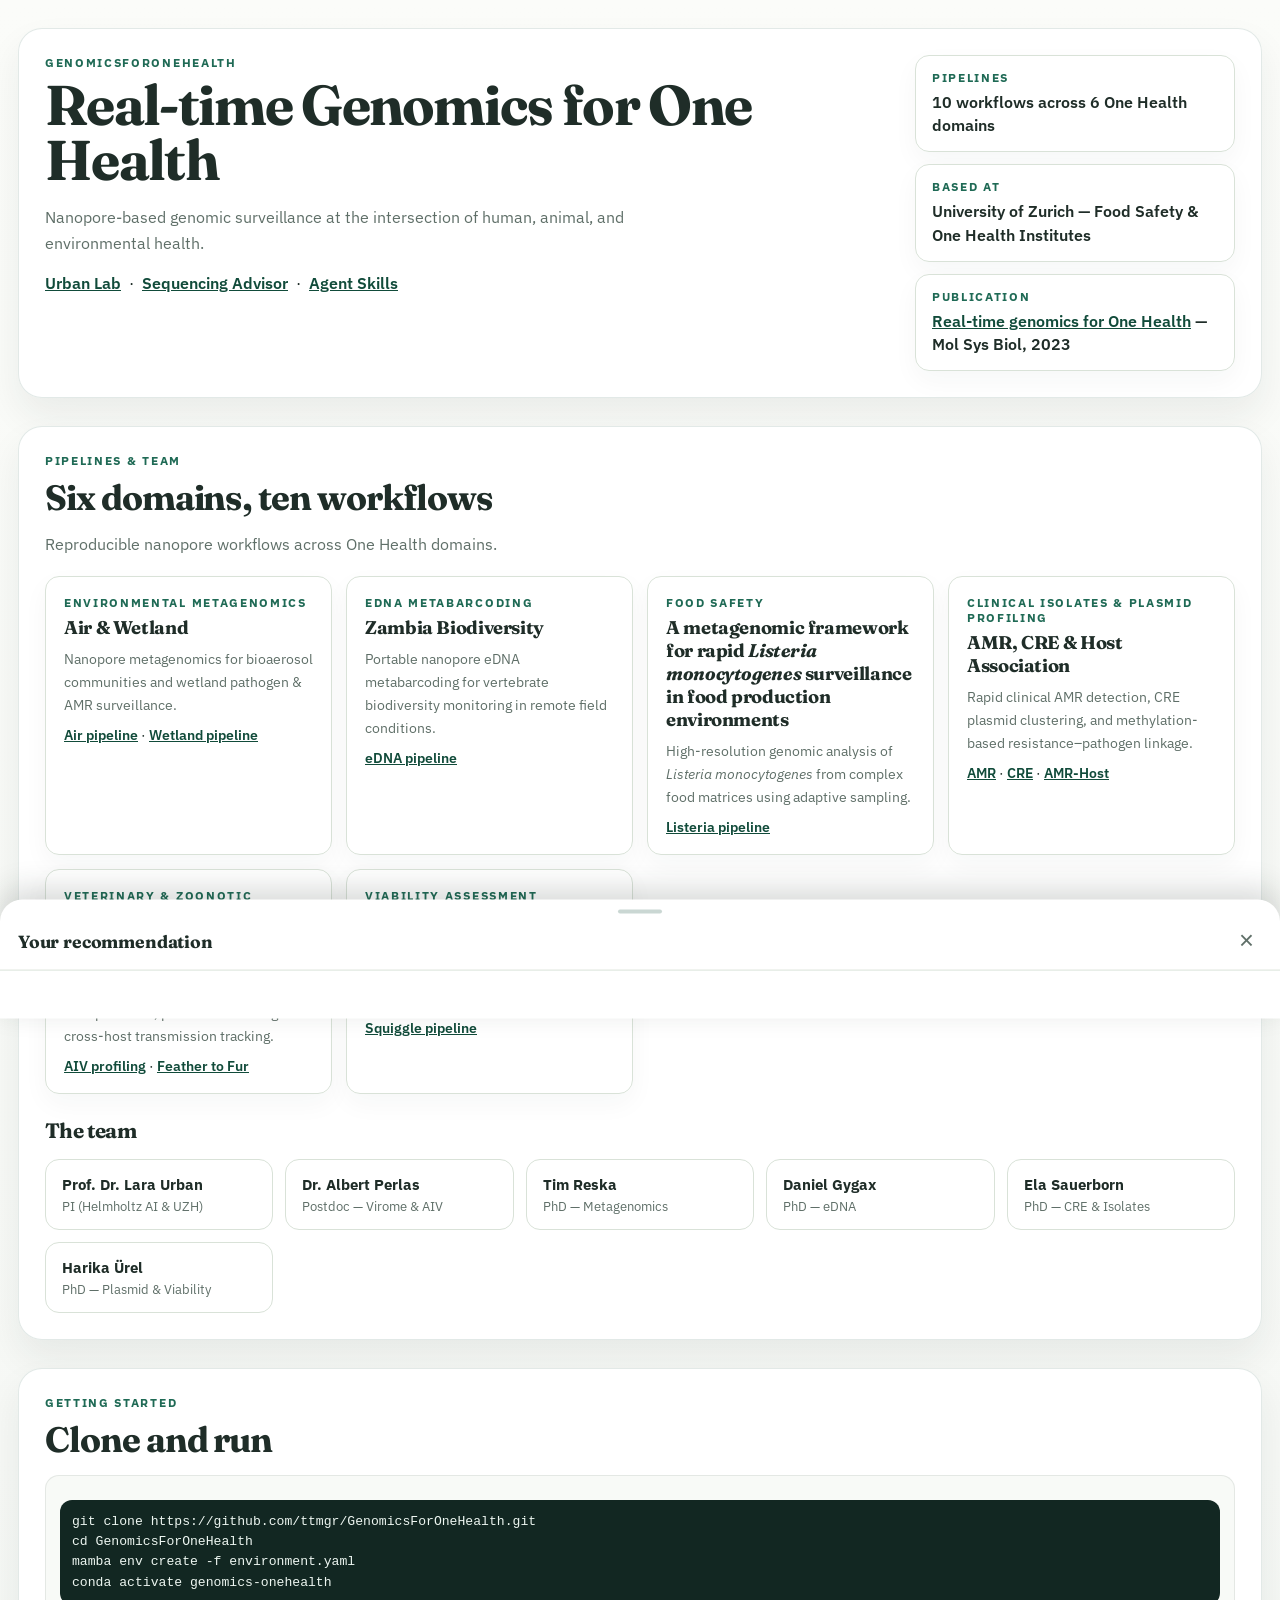
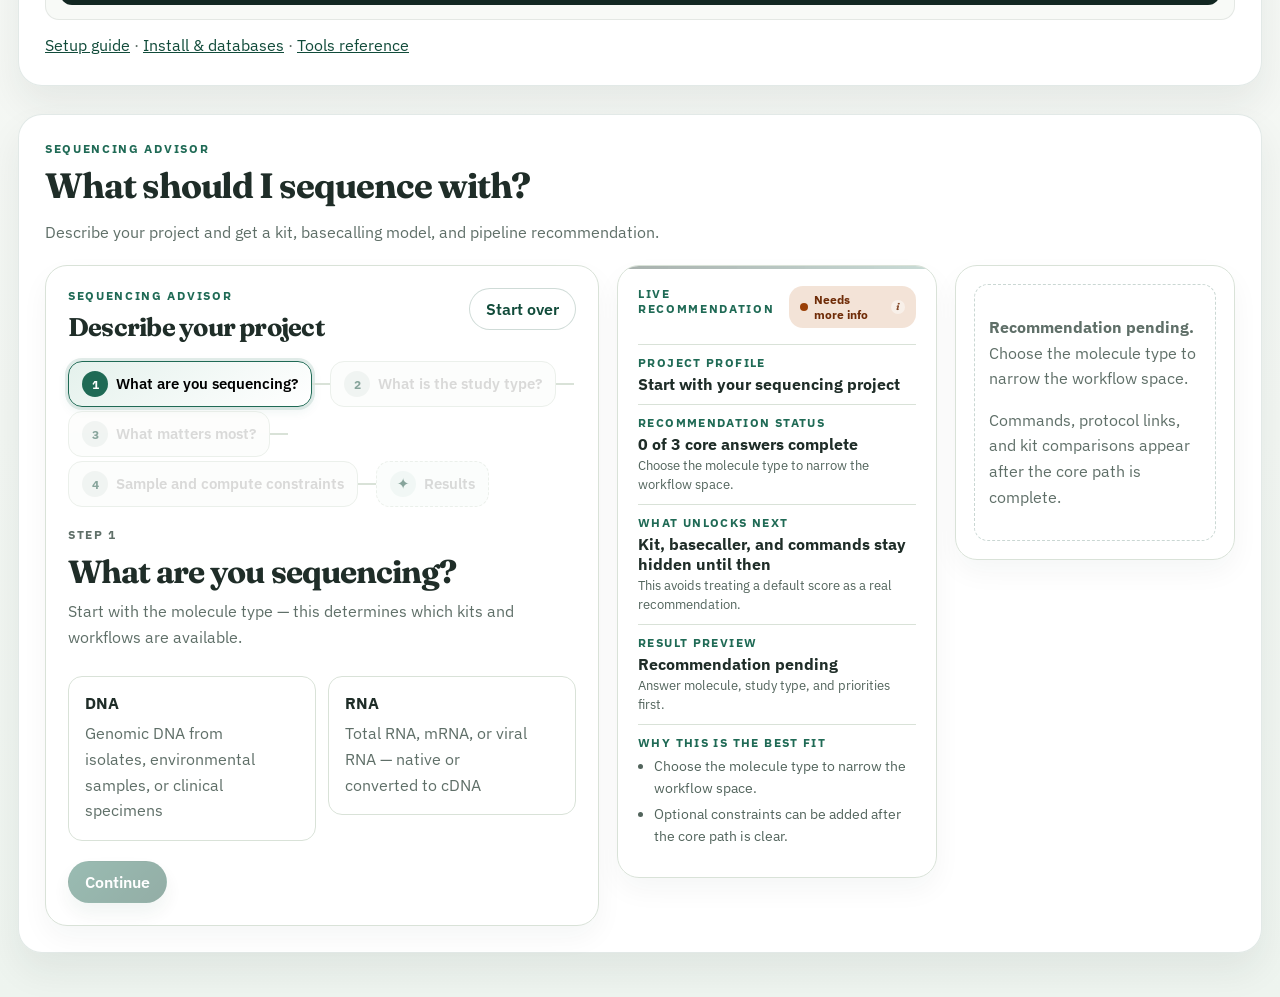
==== commit 820877ce: "Merge agent-skills/skill-pack into main Brings in the portable agent-skills harness, the Agent Skill" ====
--- a/docs/index.html
+++ b/docs/index.html
@@ -29,7 +29,7 @@
         <p class="hero-link-row">
           <a href="https://sites.google.com/view/urban-lab/home" target="_blank" rel="noreferrer">Urban Lab</a>
           &nbsp;&middot;&nbsp;
-          <a href="#advisor">Pipeline Advisor</a>
+          <a href="#advisor">Sequencing Advisor</a>
           &nbsp;&middot;&nbsp;
           <a href="agent-skills.html">Agent Skills</a>
         </p>
@@ -168,9 +168,9 @@
         </p>
       </section>
 
-      <!-- ── Pipeline advisor (bonus tool) ─────────────────── -->
+      <!-- ── Sequencing advisor ─────────────────────────────── -->
       <section class="content-section advisor-section" id="advisor" aria-labelledby="advisor-heading">
-        <p class="eyebrow">Pipeline Advisor</p>
+        <p class="eyebrow">Sequencing Advisor</p>
         <h2 class="section-heading" id="advisor-heading">What should I sequence with?</h2>
         <p class="section-text">
           Describe your project and get a kit, basecalling model, and pipeline recommendation.
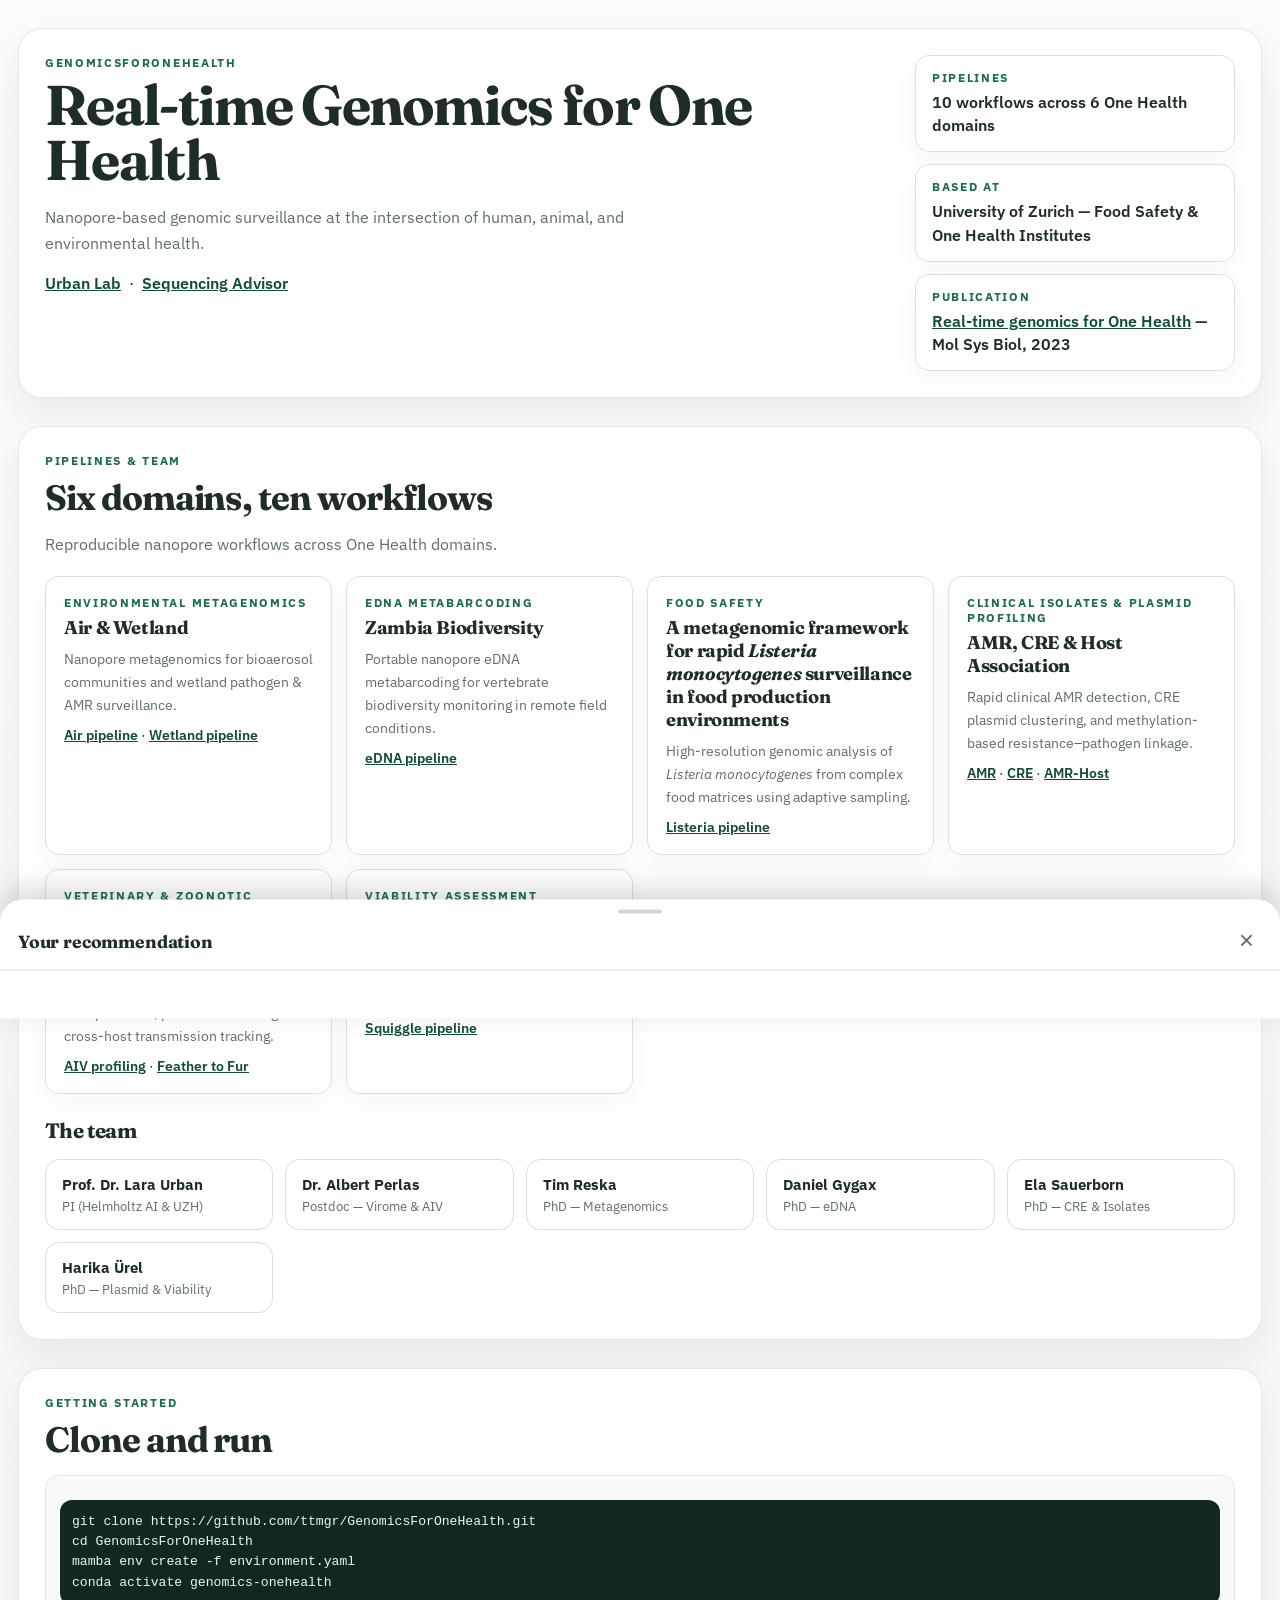
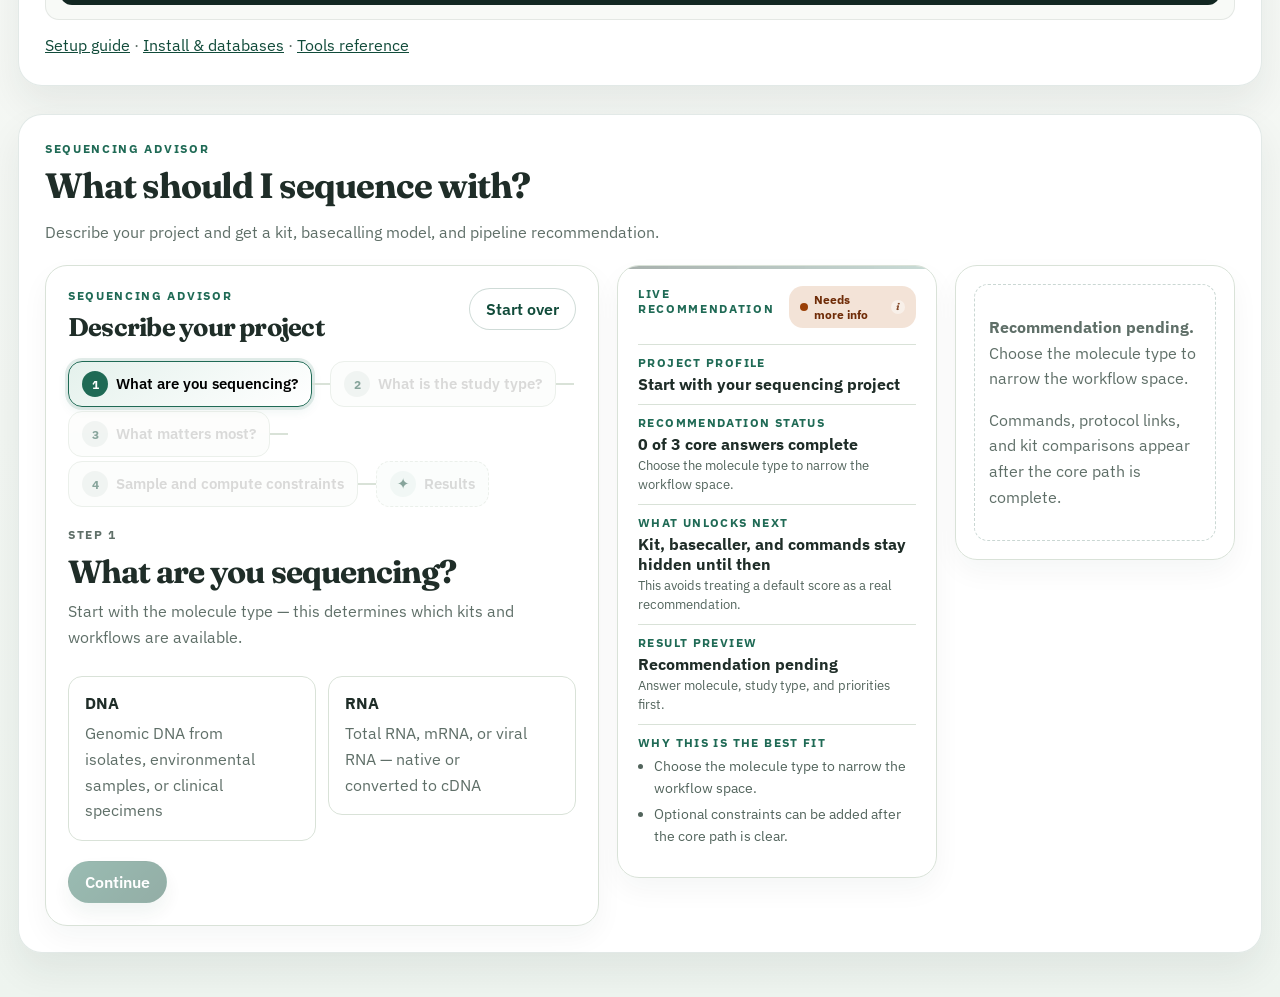
==== commit 8bc27ec4: "chore(handover): extract agent_skills, generalize contacts, add HANDOVER.md - Remove agent_skills/ (" ====
--- a/docs/index.html
+++ b/docs/index.html
@@ -30,8 +30,6 @@
           <a href="https://sites.google.com/view/urban-lab/home" target="_blank" rel="noreferrer">Urban Lab</a>
           &nbsp;&middot;&nbsp;
           <a href="#advisor">Sequencing Advisor</a>
-          &nbsp;&middot;&nbsp;
-          <a href="agent-skills.html">Agent Skills</a>
         </p>
       </div>
       <div class="hero-meta">
